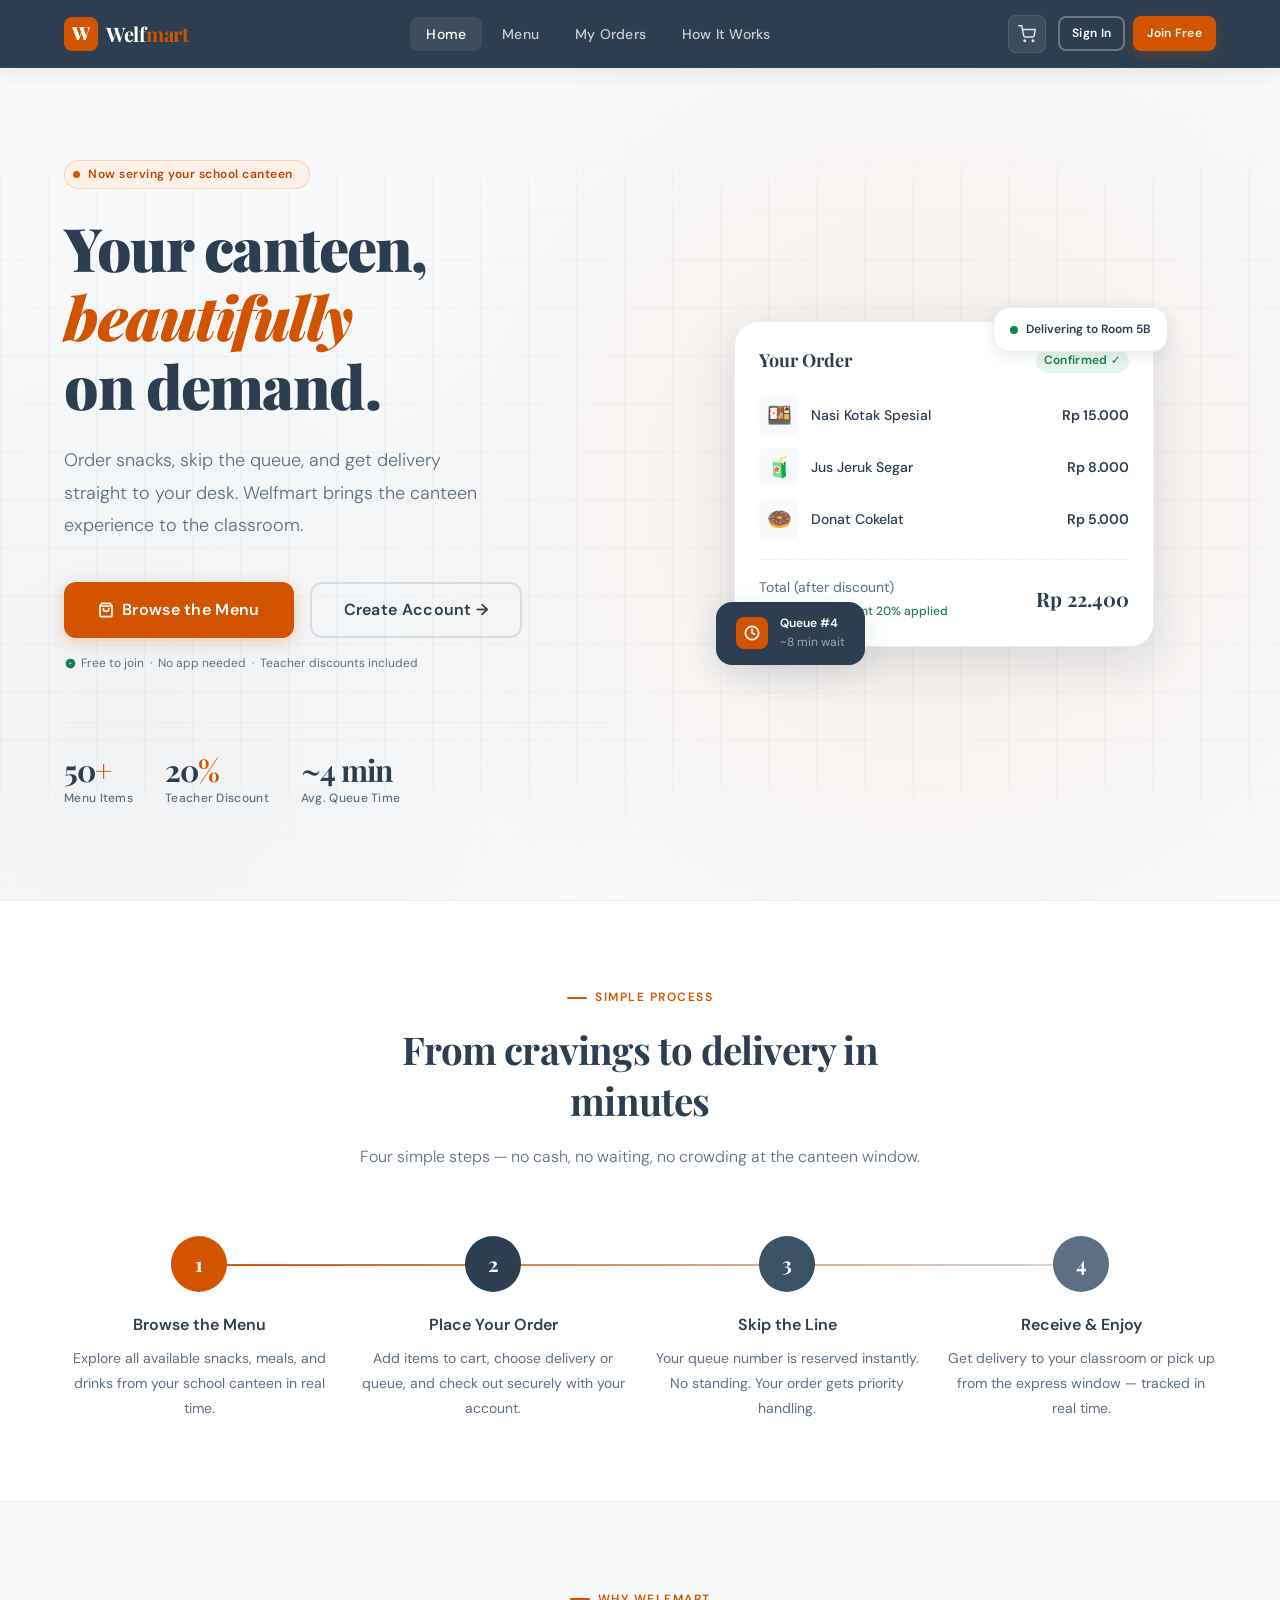
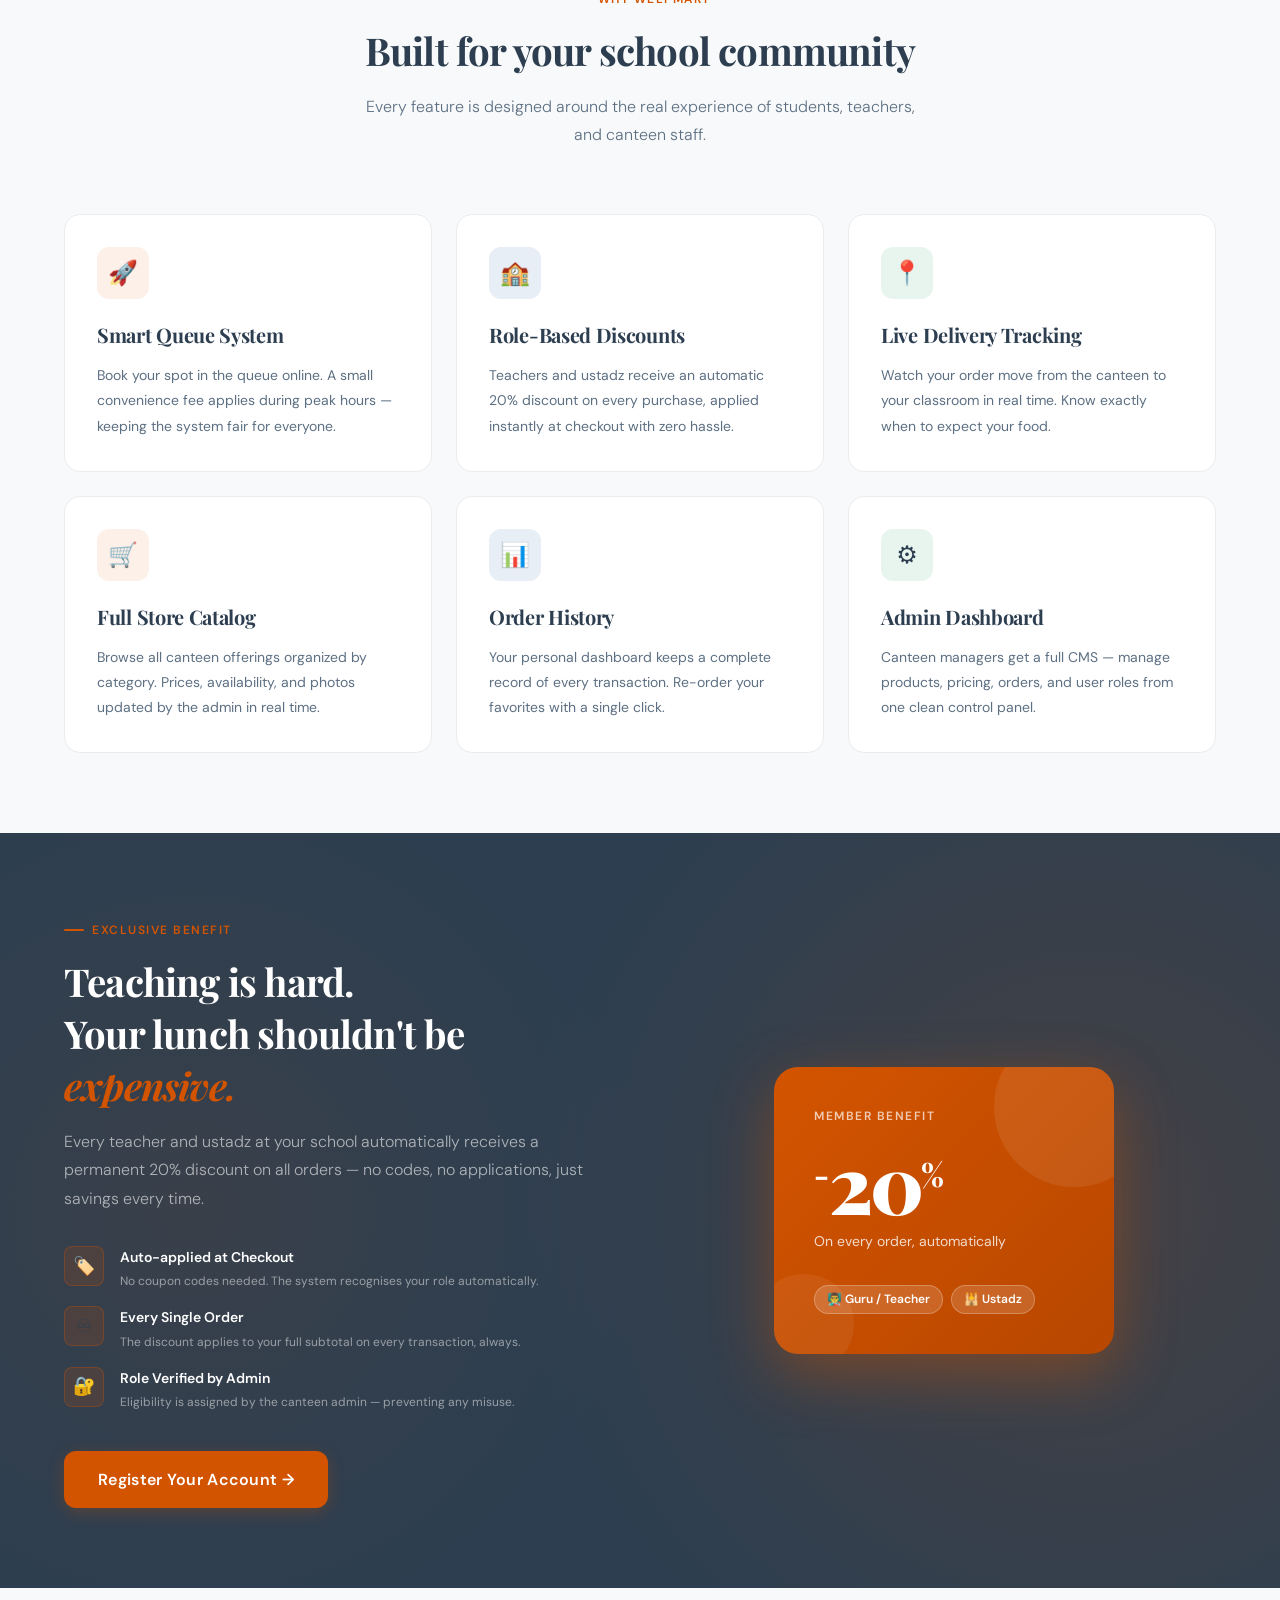
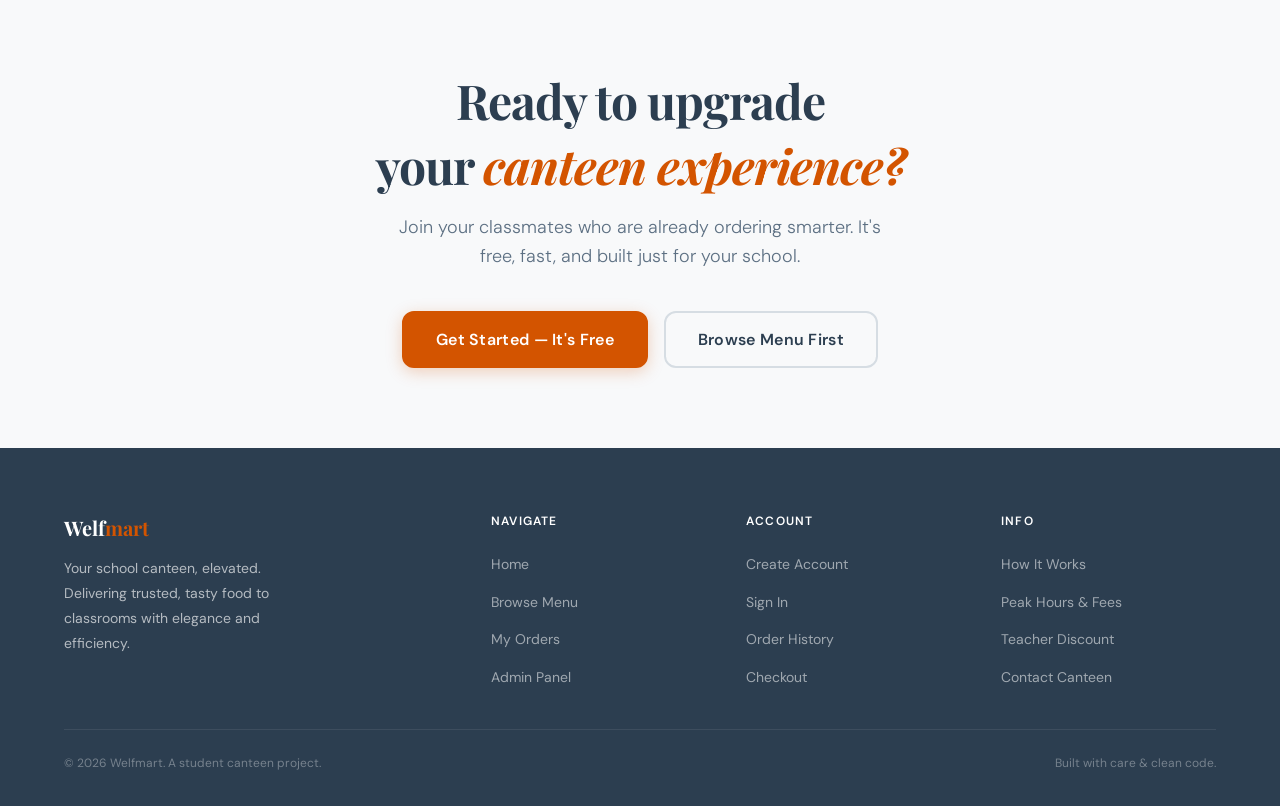
==== welfmart/index.html @ 67d0d54a "Initial commit of Welfmart project" ====
<!DOCTYPE html>
<html lang="en">
<head>
  <meta charset="UTF-8" />
  <meta name="viewport" content="width=device-width, initial-scale=1.0" />
  <meta name="description" content="Welfmart — Your school canteen, elevated. Order snacks, skip the queue, get delivery straight to your classroom." />
  <title>Welfmart — Canteen Delivery & Queue Service</title>

  <!-- Favicon placeholder (replace with actual .ico) -->
  <link rel="icon" href="data:image/svg+xml,<svg xmlns='http://www.w3.org/2000/svg' viewBox='0 0 32 32'><rect width='32' height='32' rx='6' fill='%23D35400'/><text y='24' x='5' font-size='22' font-family='serif' font-weight='900' fill='white'>W</text></svg>" />

  <!-- Global design system -->
  <link rel="stylesheet" href="/css/style.css" />

  <style>
    /* ── Landing Page Specific Styles ── */

    /* ─ Hero Section ───────────────────────────────────────── */
    .hero {
      position: relative;
      min-height: calc(100vh - var(--nav-height));
      display: flex;
      align-items: center;
      overflow: hidden;
      background-color: var(--color-alabaster);
    }

    /* Geometric background texture */
    .hero::before {
      content: '';
      position: absolute;
      inset: 0;
      background-image:
        radial-gradient(circle at 72% 50%, rgba(211,84,0,.07) 0%, transparent 55%),
        radial-gradient(circle at 10% 80%, rgba(44,62,80,.04) 0%, transparent 40%);
      pointer-events: none;
    }

    /* Decorative grid lines */
    .hero::after {
      content: '';
      position: absolute;
      inset: 0;
      background-image:
        linear-gradient(rgba(44,62,80,.035) 1px, transparent 1px),
        linear-gradient(90deg, rgba(44,62,80,.035) 1px, transparent 1px);
      background-size: 48px 48px;
      pointer-events: none;
      mask-image: linear-gradient(to bottom, transparent 0%, black 20%, black 80%, transparent 100%);
      -webkit-mask-image: linear-gradient(to bottom, transparent 0%, black 20%, black 80%, transparent 100%);
    }

    .hero__inner {
      position: relative;
      z-index: 1;
      display: grid;
      grid-template-columns: 1fr 1fr;
      gap: var(--space-16);
      align-items: center;
      width: 100%;
      max-width: var(--container-max);
      margin-inline: auto;
      padding-inline: var(--container-pad);
      padding-block: var(--space-20);
    }

    .hero__content {}

    .hero__school-badge {
      display: inline-flex;
      align-items: center;
      gap: var(--space-2);
      background-color: var(--color-rust-tint);
      border: 1px solid rgba(211,84,0,.2);
      border-radius: var(--radius-full);
      padding: var(--space-1) var(--space-4) var(--space-1) var(--space-2);
      margin-bottom: var(--space-6);
      font-size: var(--text-xs);
      font-weight: var(--weight-semibold);
      color: var(--color-rust-deep);
      letter-spacing: 0.5px;
    }

    .hero__school-badge .dot {
      width: 7px;
      height: 7px;
      border-radius: 50%;
      background-color: var(--color-rust);
      animation: pulse-dot 2s ease-in-out infinite;
    }

    @keyframes pulse-dot {
      0%, 100% { opacity: 1; transform: scale(1); }
      50%       { opacity: .6; transform: scale(0.8); }
    }

    .hero__headline {
      font-family: var(--font-display);
      font-size: clamp(2.4rem, 5vw, 3.75rem);
      font-weight: var(--weight-black);
      line-height: var(--leading-tight);
      color: var(--color-slate);
      letter-spacing: -1.5px;
      margin-bottom: var(--space-6);
    }

    .hero__headline em {
      font-style: italic;
      color: var(--color-rust);
    }

    .hero__subheadline {
      font-size: var(--text-lg);
      color: var(--color-slate-muted);
      line-height: var(--leading-loose);
      max-width: 430px;
      margin-bottom: var(--space-10);
      font-weight: var(--weight-light);
    }

    .hero__cta-group {
      display: flex;
      align-items: center;
      gap: var(--space-4);
      flex-wrap: wrap;
    }

    .hero__cta-note {
      font-size: var(--text-xs);
      color: var(--color-slate-muted);
      display: flex;
      align-items: center;
      gap: var(--space-1);
    }

    .hero__cta-note svg { color: var(--color-success); }

    .hero__stats {
      display: flex;
      gap: var(--space-8);
      margin-top: var(--space-12);
      padding-top: var(--space-8);
      border-top: 1px solid var(--color-alabaster-dark);
    }

    .hero__stat-value {
      font-family: var(--font-display);
      font-size: var(--text-3xl);
      font-weight: var(--weight-bold);
      color: var(--color-slate);
      letter-spacing: -1px;
      line-height: 1;
    }

    .hero__stat-value span { color: var(--color-rust); }

    .hero__stat-label {
      font-size: var(--text-xs);
      color: var(--color-slate-muted);
      margin-top: var(--space-1);
      font-weight: var(--weight-medium);
      letter-spacing: 0.3px;
    }

    /* ─ Hero Visual Panel ──────────────────────────────────── */
    .hero__visual {
      position: relative;
      display: flex;
      align-items: center;
      justify-content: center;
    }

    .hero__card-stack {
      position: relative;
      width: 100%;
      max-width: 420px;
      margin-inline: auto;
    }

    /* The main order card */
    .order-preview-card {
      background: #fff;
      border-radius: var(--radius-2xl);
      box-shadow: var(--shadow-xl);
      padding: var(--space-6);
      border: 1px solid var(--color-alabaster-dark);
      position: relative;
      z-index: 2;
      animation: float-card 5s ease-in-out infinite;
    }

    @keyframes float-card {
      0%, 100% { transform: translateY(0); }
      50%       { transform: translateY(-8px); }
    }

    .order-preview-card__header {
      display: flex;
      align-items: center;
      justify-content: space-between;
      margin-bottom: var(--space-5);
    }

    .order-preview-card__title {
      font-family: var(--font-display);
      font-weight: var(--weight-bold);
      font-size: var(--text-lg);
      color: var(--color-slate);
    }

    .order-preview-card__items {
      display: flex;
      flex-direction: column;
      gap: var(--space-3);
      margin-bottom: var(--space-5);
    }

    .order-item {
      display: flex;
      align-items: center;
      gap: var(--space-3);
    }

    .order-item__emoji {
      width: 40px;
      height: 40px;
      background-color: var(--color-alabaster);
      border-radius: var(--radius-md);
      display: flex;
      align-items: center;
      justify-content: center;
      font-size: 20px;
      flex-shrink: 0;
    }

    .order-item__name {
      font-size: var(--text-sm);
      font-weight: var(--weight-medium);
      color: var(--color-slate);
      flex: 1;
    }

    .order-item__price {
      font-size: var(--text-sm);
      font-weight: var(--weight-semibold);
      color: var(--color-slate);
    }

    .order-preview-card__divider {
      border: none;
      border-top: 1px dashed var(--color-alabaster-dark);
      margin-bottom: var(--space-4);
    }

    .order-preview-card__total {
      display: flex;
      align-items: center;
      justify-content: space-between;
    }

    .order-preview-card__total-label {
      font-size: var(--text-sm);
      color: var(--color-slate-muted);
    }

    .order-preview-card__total-value {
      font-family: var(--font-display);
      font-size: var(--text-xl);
      font-weight: var(--weight-bold);
      color: var(--color-slate);
    }

    .order-preview-card__discount-note {
      display: flex;
      align-items: center;
      gap: var(--space-1);
      font-size: var(--text-xs);
      color: var(--color-success);
      font-weight: var(--weight-medium);
      margin-top: var(--space-1);
    }

    /* Floating status chip — queuing */
    .hero__queue-chip {
      position: absolute;
      bottom: -18px;
      left: -18px;
      background: var(--color-slate);
      color: #fff;
      border-radius: var(--radius-xl);
      padding: var(--space-3) var(--space-5);
      display: flex;
      align-items: center;
      gap: var(--space-3);
      box-shadow: var(--shadow-lg);
      z-index: 3;
      animation: float-chip 4s ease-in-out 1s infinite;
    }

    @keyframes float-chip {
      0%, 100% { transform: translateY(0) rotate(-1deg); }
      50%       { transform: translateY(-6px) rotate(1deg); }
    }

    .queue-chip__icon {
      width: 32px;
      height: 32px;
      background-color: var(--color-rust);
      border-radius: var(--radius-md);
      display: flex;
      align-items: center;
      justify-content: center;
    }

    .queue-chip__text { font-size: var(--text-xs); }
    .queue-chip__label { font-weight: var(--weight-semibold); display: block; }
    .queue-chip__sub   { color: rgba(255,255,255,.55); }

    /* Floating delivery chip */
    .hero__delivery-chip {
      position: absolute;
      top: -14px;
      right: -14px;
      background: #fff;
      border: 1px solid var(--color-alabaster-dark);
      border-radius: var(--radius-xl);
      padding: var(--space-3) var(--space-4);
      display: flex;
      align-items: center;
      gap: var(--space-2);
      box-shadow: var(--shadow-md);
      z-index: 3;
      animation: float-chip2 4.5s ease-in-out 0.5s infinite;
    }

    @keyframes float-chip2 {
      0%, 100% { transform: translateY(0) rotate(1deg); }
      50%       { transform: translateY(-5px) rotate(-0.5deg); }
    }

    .delivery-chip__dot {
      width: 8px;
      height: 8px;
      border-radius: 50%;
      background-color: var(--color-success);
      animation: pulse-dot 2s ease-in-out infinite;
    }

    .delivery-chip__text {
      font-size: var(--text-xs);
      font-weight: var(--weight-semibold);
      color: var(--color-slate);
    }

    /* ─ How It Works Section ───────────────────────────────── */
    .how-it-works {
      background-color: #fff;
      border-top: 1px solid var(--color-alabaster-dark);
      border-bottom: 1px solid var(--color-alabaster-dark);
    }

    .section-header {
      text-align: center;
      max-width: 560px;
      margin-inline: auto;
      margin-bottom: var(--space-16);
    }

    .section-header .section-label {
      margin-bottom: var(--space-4);
    }

    .section-title {
      font-family: var(--font-display);
      font-size: clamp(1.75rem, 3vw, 2.5rem);
      font-weight: var(--weight-bold);
      color: var(--color-slate);
      line-height: var(--leading-snug);
      letter-spacing: -0.8px;
      margin-bottom: var(--space-4);
    }

    .section-desc {
      font-size: var(--text-base);
      color: var(--color-slate-muted);
      line-height: var(--leading-loose);
      font-weight: var(--weight-light);
    }

    .steps-grid {
      display: grid;
      grid-template-columns: repeat(4, 1fr);
      gap: var(--space-6);
      position: relative;
    }

    /* Connecting line between steps */
    .steps-grid::before {
      content: '';
      position: absolute;
      top: 28px;
      left: 10%;
      width: 80%;
      height: 2px;
      background: linear-gradient(90deg, var(--color-rust) 0%, var(--color-slate-faint) 100%);
      z-index: 0;
    }

    .step-card {
      position: relative;
      z-index: 1;
      text-align: center;
    }

    .step-card__number {
      width: 56px;
      height: 56px;
      border-radius: var(--radius-full);
      display: flex;
      align-items: center;
      justify-content: center;
      margin-inline: auto;
      margin-bottom: var(--space-5);
      font-family: var(--font-display);
      font-weight: var(--weight-bold);
      font-size: var(--text-xl);
      position: relative;
    }

    .step-card:nth-child(1) .step-card__number { background-color: var(--color-rust); color: #fff; }
    .step-card:nth-child(2) .step-card__number { background-color: var(--color-slate); color: #fff; }
    .step-card:nth-child(3) .step-card__number { background-color: var(--color-slate-light); color: #fff; }
    .step-card:nth-child(4) .step-card__number { background-color: var(--color-slate-muted); color: #fff; }

    .step-card__title {
      font-weight: var(--weight-semibold);
      font-size: var(--text-base);
      color: var(--color-slate);
      margin-bottom: var(--space-2);
    }

    .step-card__desc {
      font-size: var(--text-sm);
      color: var(--color-slate-muted);
      line-height: var(--leading-loose);
    }

    /* ─ Features Section ───────────────────────────────────── */
    .features {
      background-color: var(--color-alabaster);
    }

    .features-grid {
      display: grid;
      grid-template-columns: repeat(3, 1fr);
      gap: var(--space-6);
    }

    .feature-card {
      background-color: #fff;
      border: 1px solid var(--color-alabaster-dark);
      border-radius: var(--radius-xl);
      padding: var(--space-8);
      transition: box-shadow var(--transition-base), transform var(--transition-base), border-color var(--transition-base);
    }

    .feature-card:hover {
      box-shadow: var(--shadow-lg);
      transform: translateY(-4px);
      border-color: var(--color-slate-faint);
    }

    .feature-card__icon {
      width: 52px;
      height: 52px;
      border-radius: var(--radius-lg);
      display: flex;
      align-items: center;
      justify-content: center;
      margin-bottom: var(--space-5);
      font-size: 24px;
    }

    .feature-card__icon--rust  { background-color: var(--color-rust-tint); }
    .feature-card__icon--slate { background-color: var(--color-info-tint); }
    .feature-card__icon--green { background-color: var(--color-success-tint); }

    .feature-card__title {
      font-family: var(--font-display);
      font-size: var(--text-xl);
      font-weight: var(--weight-bold);
      color: var(--color-slate);
      margin-bottom: var(--space-3);
      letter-spacing: -0.3px;
    }

    .feature-card__desc {
      font-size: var(--text-sm);
      color: var(--color-slate-muted);
      line-height: var(--leading-loose);
    }

    /* ─ Membership Banner ──────────────────────────────────── */
    .membership-banner {
      background-color: var(--color-slate);
      padding-block: var(--space-20);
      position: relative;
      overflow: hidden;
    }

    .membership-banner::before {
      content: '';
      position: absolute;
      inset: 0;
      background-image:
        radial-gradient(circle at 85% 50%, rgba(211,84,0,.15) 0%, transparent 50%),
        radial-gradient(circle at 15% 50%, rgba(211,84,0,.08) 0%, transparent 40%);
      pointer-events: none;
    }

    .membership-banner__inner {
      position: relative;
      z-index: 1;
      display: grid;
      grid-template-columns: 1fr 1fr;
      gap: var(--space-16);
      align-items: center;
    }

    .membership-banner__label {
      color: var(--color-rust);
      margin-bottom: var(--space-4);
    }

    .membership-banner__label::before { background-color: var(--color-rust); }

    .membership-banner__title {
      font-family: var(--font-display);
      font-size: clamp(1.75rem, 3vw, 2.5rem);
      font-weight: var(--weight-bold);
      color: #fff;
      line-height: var(--leading-snug);
      letter-spacing: -0.8px;
      margin-bottom: var(--space-4);
    }

    .membership-banner__title em {
      font-style: italic;
      color: var(--color-rust);
    }

    .membership-banner__desc {
      color: rgba(255,255,255,.6);
      font-size: var(--text-base);
      line-height: var(--leading-loose);
      font-weight: var(--weight-light);
      margin-bottom: var(--space-8);
    }

    .membership-perks {
      display: flex;
      flex-direction: column;
      gap: var(--space-4);
    }

    .membership-perk {
      display: flex;
      align-items: flex-start;
      gap: var(--space-4);
    }

    .membership-perk__icon {
      width: 40px;
      height: 40px;
      border-radius: var(--radius-md);
      background-color: rgba(211,84,0,.15);
      border: 1px solid rgba(211,84,0,.3);
      display: flex;
      align-items: center;
      justify-content: center;
      flex-shrink: 0;
      font-size: 18px;
    }

    .membership-perk__title {
      font-weight: var(--weight-semibold);
      color: #fff;
      font-size: var(--text-sm);
      margin-bottom: var(--space-1);
    }

    .membership-perk__desc {
      font-size: var(--text-xs);
      color: rgba(255,255,255,.5);
      line-height: 1.5;
    }

    /* Discount card visual */
    .discount-visual {
      display: flex;
      justify-content: center;
    }

    .discount-card {
      background: linear-gradient(135deg, var(--color-rust) 0%, var(--color-rust-deep) 100%);
      border-radius: var(--radius-2xl);
      padding: var(--space-10);
      width: 100%;
      max-width: 340px;
      position: relative;
      overflow: hidden;
      box-shadow: 0 20px 60px rgba(211,84,0,.4);
    }

    .discount-card::before {
      content: '';
      position: absolute;
      top: -40px; right: -40px;
      width: 160px; height: 160px;
      border-radius: 50%;
      background-color: rgba(255,255,255,.08);
    }

    .discount-card::after {
      content: '';
      position: absolute;
      bottom: -20px; left: -20px;
      width: 100px; height: 100px;
      border-radius: 50%;
      background-color: rgba(255,255,255,.06);
    }

    .discount-card__eyebrow {
      font-size: var(--text-xs);
      font-weight: var(--weight-semibold);
      letter-spacing: 1.5px;
      text-transform: uppercase;
      color: rgba(255,255,255,.7);
      margin-bottom: var(--space-4);
    }

    .discount-card__amount {
      font-family: var(--font-display);
      font-size: 5rem;
      font-weight: var(--weight-black);
      color: #fff;
      line-height: 1;
      letter-spacing: -3px;
      margin-bottom: var(--space-2);
    }

    .discount-card__amount sup {
      font-size: 2rem;
      letter-spacing: 0;
      vertical-align: super;
    }

    .discount-card__tagline {
      color: rgba(255,255,255,.8);
      font-size: var(--text-sm);
      margin-bottom: var(--space-8);
    }

    .discount-card__roles {
      display: flex;
      flex-wrap: wrap;
      gap: var(--space-2);
    }

    .discount-card__role {
      background-color: rgba(255,255,255,.15);
      color: #fff;
      border: 1px solid rgba(255,255,255,.25);
      border-radius: var(--radius-full);
      padding: var(--space-1) var(--space-3);
      font-size: var(--text-xs);
      font-weight: var(--weight-semibold);
    }

    /* ─ CTA Section ────────────────────────────────────────── */
    .cta-section {
      background-color: var(--color-alabaster);
      text-align: center;
    }

    .cta-section__title {
      font-family: var(--font-display);
      font-size: clamp(2rem, 4vw, 3rem);
      font-weight: var(--weight-bold);
      color: var(--color-slate);
      letter-spacing: -1px;
      line-height: var(--leading-snug);
      margin-bottom: var(--space-4);
    }

    .cta-section__title em { font-style: italic; color: var(--color-rust); }

    .cta-section__desc {
      color: var(--color-slate-muted);
      font-size: var(--text-lg);
      max-width: 500px;
      margin-inline: auto;
      margin-bottom: var(--space-10);
      font-weight: var(--weight-light);
    }

    /* ─ Responsive ─────────────────────────────────────────── */
    @media (max-width: 1024px) {
      .hero__inner         { grid-template-columns: 1fr; gap: var(--space-12); }
      .hero__visual        { display: none; }
      .hero__subheadline   { max-width: 100%; }
      .steps-grid          { grid-template-columns: repeat(2, 1fr); }
      .steps-grid::before  { display: none; }
      .features-grid       { grid-template-columns: 1fr 1fr; }
      .membership-banner__inner { grid-template-columns: 1fr; gap: var(--space-10); }
      .discount-visual     { justify-content: flex-start; }
    }

    @media (max-width: 640px) {
      .features-grid  { grid-template-columns: 1fr; }
      .steps-grid     { grid-template-columns: 1fr; }
      .hero__stats    { gap: var(--space-6); }
      .hero__cta-group { flex-direction: column; align-items: flex-start; }
    }
  </style>
</head>
<body>

  <!-- ════════════════════════════════════════════════════════
       NAVIGATION
  ═══════════════════════════════════════════════════════════ -->
  <nav class="wm-nav" role="navigation" aria-label="Main navigation">
    <div class="wm-nav__inner">

      <!-- Logo -->
      <a href="index.html" class="wm-nav__logo" aria-label="Welfmart Home">
        <div class="wm-nav__logo-mark" aria-hidden="true">W</div>
        <span class="wm-nav__logo-text">Welf<span>mart</span></span>
      </a>

      <!-- Nav Links -->
      <ul class="wm-nav__links" role="list">
        <li><a href="index.html"       class="wm-nav__link" data-page="index.html">Home</a></li>
        <li><a href="store.html"       class="wm-nav__link" data-page="store.html">Menu</a></li>
        <li><a href="dashboard.html"   class="wm-nav__link" data-page="dashboard.html">My Orders</a></li>
        <li><a href="#how-it-works"    class="wm-nav__link">How It Works</a></li>
      </ul>

      <!-- Actions -->
      <div class="wm-nav__actions">

        <!-- Cart Icon -->
        <a href="transaction.html" class="wm-nav__cart-btn" aria-label="View cart">
          <svg width="18" height="18" viewBox="0 0 24 24" fill="none" stroke="currentColor" stroke-width="2" stroke-linecap="round" stroke-linejoin="round" aria-hidden="true">
            <circle cx="9" cy="21" r="1"/><circle cx="20" cy="21" r="1"/>
            <path d="M1 1h4l2.68 13.39a2 2 0 0 0 2 1.61h9.72a2 2 0 0 0 2-1.61L23 6H6"/>
          </svg>
          <span class="wm-nav__cart-badge" aria-live="polite"></span>
        </a>

        <!-- Auth Area (logged-out state) -->
        <div id="nav-auth-area" style="display:flex; gap:var(--space-2);">
          <a href="auth.html?mode=login"    class="btn btn-secondary btn-sm">Sign In</a>
          <a href="auth.html?mode=register" class="btn btn-primary   btn-sm">Join Free</a>
        </div>

        <!-- User Area (logged-in state, hidden until JS runs) -->
        <div id="nav-user-area" style="display:none; align-items:center; gap:var(--space-3);">
          <a href="dashboard.html" class="wm-nav__link" style="color:rgba(255,255,255,.75); font-size:var(--text-sm);">
            👋 <span id="nav-user-name">Account</span>
          </a>
          <button id="nav-logout-btn" class="btn btn-ghost btn-sm" style="border-color:rgba(255,255,255,.2); color:rgba(255,255,255,.65);">
            Sign Out
          </button>
        </div>

        <!-- Hamburger -->
        <button class="wm-nav__hamburger" aria-label="Toggle mobile menu" aria-expanded="false">
          <span></span><span></span><span></span>
        </button>
      </div>
    </div>
  </nav>

  <!-- ════════════════════════════════════════════════════════
       HERO
  ═══════════════════════════════════════════════════════════ -->
  <section class="hero" aria-label="Hero">
    <div class="hero__inner">

      <!-- Left: Content -->
      <div class="hero__content">
        <div class="hero__school-badge">
          <span class="dot" aria-hidden="true"></span>
          Now serving your school canteen
        </div>

        <h1 class="hero__headline">
          Your canteen,<br>
          <em>beautifully</em><br>
          on demand.
        </h1>

        <p class="hero__subheadline">
          Order snacks, skip the queue, and get delivery straight to your desk.
          Welfmart brings the canteen experience to the classroom.
        </p>

        <div class="hero__cta-group">
          <a href="store.html" class="btn btn-primary btn-lg">
            <svg width="16" height="16" viewBox="0 0 24 24" fill="none" stroke="currentColor" stroke-width="2.5" stroke-linecap="round" stroke-linejoin="round" aria-hidden="true"><path d="M6 2 3 6v14a2 2 0 0 0 2 2h14a2 2 0 0 0 2-2V6l-3-4z"/><line x1="3" y1="6" x2="21" y2="6"/><path d="M16 10a4 4 0 0 1-8 0"/></svg>
            Browse the Menu
          </a>
          <a href="auth.html?mode=register" class="btn btn-ghost btn-lg">
            Create Account →
          </a>
        </div>

        <div class="hero__cta-note" style="margin-top:var(--space-4);">
          <svg width="13" height="13" viewBox="0 0 24 24" fill="currentColor" aria-hidden="true"><path d="M9 12l2 2 4-4m6 2a9 9 0 1 1-18 0 9 9 0 0 1 18 0z"/></svg>
          Free to join &nbsp;·&nbsp; No app needed &nbsp;·&nbsp; Teacher discounts included
        </div>

        <!-- Stats -->
        <div class="hero__stats" aria-label="Key statistics">
          <div>
            <div class="hero__stat-value">50<span>+</span></div>
            <div class="hero__stat-label">Menu Items</div>
          </div>
          <div>
            <div class="hero__stat-value">20<span>%</span></div>
            <div class="hero__stat-label">Teacher Discount</div>
          </div>
          <div>
            <div class="hero__stat-value" id="hero-live-time">—</div>
            <div class="hero__stat-label">Avg. Queue Time</div>
          </div>
        </div>
      </div>

      <!-- Right: Visual Panel -->
      <div class="hero__visual" aria-hidden="true">
        <div class="hero__card-stack">

          <!-- Delivery chip -->
          <div class="hero__delivery-chip">
            <span class="delivery-chip__dot"></span>
            <span class="delivery-chip__text">Delivering to Room 5B</span>
          </div>

          <!-- Main order preview card -->
          <div class="order-preview-card">
            <div class="order-preview-card__header">
              <span class="order-preview-card__title">Your Order</span>
              <span class="badge badge-success">Confirmed ✓</span>
            </div>

            <div class="order-preview-card__items">
              <div class="order-item">
                <div class="order-item__emoji">🍱</div>
                <span class="order-item__name">Nasi Kotak Spesial</span>
                <span class="order-item__price">Rp 15.000</span>
              </div>
              <div class="order-item">
                <div class="order-item__emoji">🧃</div>
                <span class="order-item__name">Jus Jeruk Segar</span>
                <span class="order-item__price">Rp 8.000</span>
              </div>
              <div class="order-item">
                <div class="order-item__emoji">🍩</div>
                <span class="order-item__name">Donat Cokelat</span>
                <span class="order-item__price">Rp 5.000</span>
              </div>
            </div>

            <hr class="order-preview-card__divider" />

            <div class="order-preview-card__total">
              <div>
                <div class="order-preview-card__total-label">Total (after discount)</div>
                <div class="order-preview-card__discount-note">
                  <svg width="11" height="11" viewBox="0 0 24 24" fill="currentColor"><path d="M9 12l2 2 4-4m6 2a9 9 0 1 1-18 0 9 9 0 0 1 18 0z"/></svg>
                  Teacher discount 20% applied
                </div>
              </div>
              <div class="order-preview-card__total-value">Rp 22.400</div>
            </div>
          </div>

          <!-- Queue chip -->
          <div class="hero__queue-chip">
            <div class="queue-chip__icon">
              <svg width="16" height="16" viewBox="0 0 24 24" fill="none" stroke="white" stroke-width="2.5" stroke-linecap="round" stroke-linejoin="round"><circle cx="12" cy="12" r="10"/><polyline points="12 6 12 12 16 14"/></svg>
            </div>
            <div class="queue-chip__text">
              <span class="queue-chip__label">Queue #4</span>
              <span class="queue-chip__sub">~8 min wait</span>
            </div>
          </div>

        </div><!-- /.hero__card-stack -->
      </div><!-- /.hero__visual -->

    </div><!-- /.hero__inner -->
  </section>

  <!-- ════════════════════════════════════════════════════════
       HOW IT WORKS
  ═══════════════════════════════════════════════════════════ -->
  <section class="how-it-works section-pad" id="how-it-works">
    <div class="container">
      <div class="section-header reveal">
        <div class="section-label">Simple Process</div>
        <h2 class="section-title">From cravings to delivery in minutes</h2>
        <p class="section-desc">Four simple steps — no cash, no waiting, no crowding at the canteen window.</p>
      </div>

      <div class="steps-grid">
        <div class="step-card reveal reveal-delay-1">
          <div class="step-card__number">1</div>
          <h3 class="step-card__title">Browse the Menu</h3>
          <p class="step-card__desc">Explore all available snacks, meals, and drinks from your school canteen in real time.</p>
        </div>
        <div class="step-card reveal reveal-delay-2">
          <div class="step-card__number">2</div>
          <h3 class="step-card__title">Place Your Order</h3>
          <p class="step-card__desc">Add items to cart, choose delivery or queue, and check out securely with your account.</p>
        </div>
        <div class="step-card reveal reveal-delay-3">
          <div class="step-card__number">3</div>
          <h3 class="step-card__title">Skip the Line</h3>
          <p class="step-card__desc">Your queue number is reserved instantly. No standing. Your order gets priority handling.</p>
        </div>
        <div class="step-card reveal reveal-delay-4">
          <div class="step-card__number">4</div>
          <h3 class="step-card__title">Receive & Enjoy</h3>
          <p class="step-card__desc">Get delivery to your classroom or pick up from the express window — tracked in real time.</p>
        </div>
      </div>
    </div>
  </section>

  <!-- ════════════════════════════════════════════════════════
       FEATURES
  ═══════════════════════════════════════════════════════════ -->
  <section class="features section-pad" aria-label="Key features">
    <div class="container">
      <div class="section-header reveal">
        <div class="section-label">Why Welfmart</div>
        <h2 class="section-title">Built for your school community</h2>
        <p class="section-desc">Every feature is designed around the real experience of students, teachers, and canteen staff.</p>
      </div>

      <div class="features-grid">
        <div class="feature-card reveal reveal-delay-1">
          <div class="feature-card__icon feature-card__icon--rust" aria-hidden="true">🚀</div>
          <h3 class="feature-card__title">Smart Queue System</h3>
          <p class="feature-card__desc">Book your spot in the queue online. A small convenience fee applies during peak hours — keeping the system fair for everyone.</p>
        </div>

        <div class="feature-card reveal reveal-delay-2">
          <div class="feature-card__icon feature-card__icon--slate" aria-hidden="true">🏫</div>
          <h3 class="feature-card__title">Role-Based Discounts</h3>
          <p class="feature-card__desc">Teachers and ustadz receive an automatic 20% discount on every purchase, applied instantly at checkout with zero hassle.</p>
        </div>

        <div class="feature-card reveal reveal-delay-3">
          <div class="feature-card__icon feature-card__icon--green" aria-hidden="true">📍</div>
          <h3 class="feature-card__title">Live Delivery Tracking</h3>
          <p class="feature-card__desc">Watch your order move from the canteen to your classroom in real time. Know exactly when to expect your food.</p>
        </div>

        <div class="feature-card reveal reveal-delay-1">
          <div class="feature-card__icon feature-card__icon--rust" aria-hidden="true">🛒</div>
          <h3 class="feature-card__title">Full Store Catalog</h3>
          <p class="feature-card__desc">Browse all canteen offerings organized by category. Prices, availability, and photos updated by the admin in real time.</p>
        </div>

        <div class="feature-card reveal reveal-delay-2">
          <div class="feature-card__icon feature-card__icon--slate" aria-hidden="true">📊</div>
          <h3 class="feature-card__title">Order History</h3>
          <p class="feature-card__desc">Your personal dashboard keeps a complete record of every transaction. Re-order your favorites with a single click.</p>
        </div>

        <div class="feature-card reveal reveal-delay-3">
          <div class="feature-card__icon feature-card__icon--green" aria-hidden="true">⚙️</div>
          <h3 class="feature-card__title">Admin Dashboard</h3>
          <p class="feature-card__desc">Canteen managers get a full CMS — manage products, pricing, orders, and user roles from one clean control panel.</p>
        </div>
      </div>
    </div>
  </section>

  <!-- ════════════════════════════════════════════════════════
       MEMBERSHIP BANNER
  ═══════════════════════════════════════════════════════════ -->
  <section class="membership-banner" aria-label="Teacher membership discount">
    <div class="container">
      <div class="membership-banner__inner">

        <!-- Left: Copy -->
        <div>
          <div class="section-label membership-banner__label reveal">Exclusive Benefit</div>
          <h2 class="membership-banner__title reveal reveal-delay-1">
            Teaching is hard.<br>
            Your lunch shouldn't be <em>expensive.</em>
          </h2>
          <p class="membership-banner__desc reveal reveal-delay-2">
            Every teacher and ustadz at your school automatically receives a
            permanent 20% discount on all orders — no codes, no applications, just savings every time.
          </p>

          <div class="membership-perks reveal reveal-delay-3">
            <div class="membership-perk">
              <div class="membership-perk__icon">🏷️</div>
              <div>
                <div class="membership-perk__title">Auto-applied at Checkout</div>
                <div class="membership-perk__desc">No coupon codes needed. The system recognises your role automatically.</div>
              </div>
            </div>
            <div class="membership-perk">
              <div class="membership-perk__icon">♾️</div>
              <div>
                <div class="membership-perk__title">Every Single Order</div>
                <div class="membership-perk__desc">The discount applies to your full subtotal on every transaction, always.</div>
              </div>
            </div>
            <div class="membership-perk">
              <div class="membership-perk__icon">🔐</div>
              <div>
                <div class="membership-perk__title">Role Verified by Admin</div>
                <div class="membership-perk__desc">Eligibility is assigned by the canteen admin — preventing any misuse.</div>
              </div>
            </div>
          </div>

          <div style="margin-top:var(--space-10);" class="reveal reveal-delay-4">
            <a href="auth.html?mode=register" class="btn btn-primary btn-lg">
              Register Your Account →
            </a>
          </div>
        </div>

        <!-- Right: Visual -->
        <div class="discount-visual reveal reveal-delay-2">
          <div class="discount-card">
            <div class="discount-card__eyebrow">Member Benefit</div>
            <div class="discount-card__amount"><sup>-</sup>20<sup>%</sup></div>
            <div class="discount-card__tagline">On every order, automatically</div>
            <div class="discount-card__roles">
              <span class="discount-card__role">👨‍🏫 Guru / Teacher</span>
              <span class="discount-card__role">🕌 Ustadz</span>
            </div>
          </div>
        </div>

      </div>
    </div>
  </section>

  <!-- ════════════════════════════════════════════════════════
       FINAL CTA
  ═══════════════════════════════════════════════════════════ -->
  <section class="cta-section section-pad">
    <div class="container">
      <h2 class="cta-section__title reveal">
        Ready to upgrade<br>your <em>canteen experience?</em>
      </h2>
      <p class="cta-section__desc reveal reveal-delay-1">
        Join your classmates who are already ordering smarter. It's free, fast, and built just for your school.
      </p>
      <div style="display:flex; align-items:center; justify-content:center; gap:var(--space-4); flex-wrap:wrap;" class="reveal reveal-delay-2">
        <a href="auth.html?mode=register" class="btn btn-primary btn-lg">Get Started — It's Free</a>
        <a href="store.html" class="btn btn-ghost btn-lg">Browse Menu First</a>
      </div>
    </div>
  </section>

  <!-- ════════════════════════════════════════════════════════
       FOOTER
  ═══════════════════════════════════════════════════════════ -->
  <footer class="wm-footer" role="contentinfo">
    <div class="container">
      <div class="wm-footer__grid">

        <!-- Brand -->
        <div>
          <div class="wm-footer__brand-name">Welf<span>mart</span></div>
          <p class="wm-footer__tagline">
            Your school canteen, elevated. Delivering trusted, tasty food to classrooms with elegance and efficiency.
          </p>
        </div>

        <!-- Links: Navigate -->
        <div>
          <div class="wm-footer__heading">Navigate</div>
          <ul class="wm-footer__links" role="list">
            <li><a href="index.html"     class="wm-footer__link">Home</a></li>
            <li><a href="store.html"     class="wm-footer__link">Browse Menu</a></li>
            <li><a href="dashboard.html" class="wm-footer__link">My Orders</a></li>
            <li><a href="admin.html"     class="wm-footer__link">Admin Panel</a></li>
          </ul>
        </div>

        <!-- Links: Account -->
        <div>
          <div class="wm-footer__heading">Account</div>
          <ul class="wm-footer__links" role="list">
            <li><a href="auth.html?mode=register" class="wm-footer__link">Create Account</a></li>
            <li><a href="auth.html?mode=login"    class="wm-footer__link">Sign In</a></li>
            <li><a href="dashboard.html"          class="wm-footer__link">Order History</a></li>
            <li><a href="transaction.html"        class="wm-footer__link">Checkout</a></li>
          </ul>
        </div>

        <!-- Links: Info -->
        <div>
          <div class="wm-footer__heading">Info</div>
          <ul class="wm-footer__links" role="list">
            <li><a href="#how-it-works" class="wm-footer__link">How It Works</a></li>
            <li><a href="#"             class="wm-footer__link">Peak Hours & Fees</a></li>
            <li><a href="#"             class="wm-footer__link">Teacher Discount</a></li>
            <li><a href="#"             class="wm-footer__link">Contact Canteen</a></li>
          </ul>
        </div>

      </div>

      <!-- Bottom bar -->
      <div class="wm-footer__bottom">
        <span>© <span id="footer-year"></span> Welfmart. A student canteen project.</span>
        <span>Built with care &amp; clean code.</span>
      </div>
    </div>
  </footer>

  <!-- ── Scripts ───────────────────────────────────────────── -->
  <script type="module" src="../js/app.js"></script>
  <script type="module">
    /* Landing-page specific micro-scripts */
    import { isPeakHour } from '../js/utils/pricing.js';

    /* Dynamic footer year */
    document.getElementById('footer-year').textContent = new Date().getFullYear();

    /* Live queue time stat — reflects peak hours */
    const liveTimeEl = document.getElementById('hero-live-time');
    if (liveTimeEl) {
      liveTimeEl.textContent = isPeakHour() ? '~12 min' : '~4 min';
    }
  </script>

</body>
</html>
---- css/style.css ----
/* ============================================================
   WELFMART — Global Design System
   style.css · All pages import this file first
   ============================================================

   COLOR DISTRIBUTION (strictly enforced):
   60% #F8F9FA  Crisp Alabaster   → backgrounds, large surfaces
   30% #2C3E50  Authority Slate   → text, nav, footer, borders
   10% #D35400  Savory Rust       → CTA buttons, alerts, accents
   ============================================================ */

/* ── 0. Google Fonts Import ──────────────────────────────── */
@import url('https://fonts.googleapis.com/css2?family=Playfair+Display:ital,wght@0,500;0,700;0,900;1,500&family=DM+Sans:ital,opsz,wght@0,9..40,300;0,9..40,400;0,9..40,500;0,9..40,600;1,9..40,300&display=swap');

/* ── 1. CSS Custom Properties (Design Tokens) ────────────── */
:root {
  /* — Primary Palette — */
  --color-alabaster:      #F8F9FA;   /* 60% dominant background  */
  --color-slate:          #2C3E50;   /* 30% text / nav / footer  */
  --color-rust:           #D35400;   /* 10% CTA / accent         */

  /* — Tonal Variations — */
  --color-alabaster-dark: #EAECEE;   /* subtle card borders       */
  --color-alabaster-mid:  #F0F2F3;   /* hover states on surfaces  */
  --color-slate-light:    #3D5166;   /* nav hover, secondary text */
  --color-slate-muted:    #5D7083;   /* meta text, captions       */
  --color-slate-faint:    #D6DDE3;   /* dividers, input borders   */
  --color-rust-light:     #E8651A;   /* button hover              */
  --color-rust-deep:      #B84700;   /* button active/pressed     */
  --color-rust-tint:      #FDF0E8;   /* alert backgrounds         */

  /* — Semantic Colors — */
  --color-success:        #1A7E4F;
  --color-success-tint:   #E8F5EE;
  --color-warning:        #C0820B;
  --color-warning-tint:   #FEF5E3;
  --color-danger:         #C0392B;
  --color-danger-tint:    #FDECEA;
  --color-info:           #1A5276;
  --color-info-tint:      #E8EEF5;

  /* — Typography — */
  --font-display:   'Playfair Display', Georgia, serif;
  --font-body:      'DM Sans', system-ui, sans-serif;

  --text-xs:   0.75rem;    /*  12px */
  --text-sm:   0.875rem;   /*  14px */
  --text-base: 1rem;       /*  16px */
  --text-lg:   1.125rem;   /*  18px */
  --text-xl:   1.25rem;    /*  20px */
  --text-2xl:  1.5rem;     /*  24px */
  --text-3xl:  1.875rem;   /*  30px */
  --text-4xl:  2.25rem;    /*  36px */
  --text-5xl:  3rem;       /*  48px */
  --text-6xl:  3.75rem;    /*  60px */

  --weight-light:    300;
  --weight-regular:  400;
  --weight-medium:   500;
  --weight-semibold: 600;
  --weight-bold:     700;
  --weight-black:    900;

  --leading-tight:  1.15;
  --leading-snug:   1.35;
  --leading-base:   1.6;
  --leading-loose:  1.8;

  /* — Spacing Scale (4px base) — */
  --space-1:   0.25rem;   /*  4px  */
  --space-2:   0.5rem;    /*  8px  */
  --space-3:   0.75rem;   /* 12px  */
  --space-4:   1rem;      /* 16px  */
  --space-5:   1.25rem;   /* 20px  */
  --space-6:   1.5rem;    /* 24px  */
  --space-8:   2rem;      /* 32px  */
  --space-10:  2.5rem;    /* 40px  */
  --space-12:  3rem;      /* 48px  */
  --space-16:  4rem;      /* 64px  */
  --space-20:  5rem;      /* 80px  */
  --space-24:  6rem;      /* 96px  */
  --space-32:  8rem;      /* 128px */

  /* — Border & Radius — */
  --radius-sm:   4px;
  --radius-md:   8px;
  --radius-lg:   12px;
  --radius-xl:   16px;
  --radius-2xl:  24px;
  --radius-full: 9999px;

  /* — Shadows — */
  --shadow-xs:  0 1px 2px rgba(44,62,80,.06);
  --shadow-sm:  0 2px 8px rgba(44,62,80,.08);
  --shadow-md:  0 4px 16px rgba(44,62,80,.10);
  --shadow-lg:  0 8px 32px rgba(44,62,80,.12);
  --shadow-xl:  0 16px 48px rgba(44,62,80,.14);
  --shadow-rust: 0 4px 16px rgba(211,84,0,.25);

  /* — Transitions — */
  --transition-fast:   150ms ease;
  --transition-base:   250ms ease;
  --transition-slow:   400ms ease;

  /* — Layout — */
  --container-max: 1200px;
  --container-pad: var(--space-6);
  --nav-height:    68px;
}

/* ── 2. CSS Reset & Base Styles ──────────────────────────── */
*,
*::before,
*::after {
  box-sizing: border-box;
  margin: 0;
  padding: 0;
}

html {
  scroll-behavior: smooth;
  -webkit-text-size-adjust: 100%;
  font-size: 16px;
}

body {
  font-family: var(--font-body);
  font-size: var(--text-base);
  font-weight: var(--weight-regular);
  line-height: var(--leading-base);
  color: var(--color-slate);
  background-color: var(--color-alabaster);
  -webkit-font-smoothing: antialiased;
  -moz-osx-font-smoothing: grayscale;
  overflow-x: hidden;
}

img, svg, video {
  display: block;
  max-width: 100%;
}

a {
  color: inherit;
  text-decoration: none;
}

ul, ol { list-style: none; }

button, input, select, textarea {
  font-family: inherit;
  font-size: inherit;
}

button { cursor: pointer; }

/* ── 3. Typography Utilities ─────────────────────────────── */
.font-display  { font-family: var(--font-display); }
.font-body     { font-family: var(--font-body); }

.text-xs    { font-size: var(--text-xs); }
.text-sm    { font-size: var(--text-sm); }
.text-base  { font-size: var(--text-base); }
.text-lg    { font-size: var(--text-lg); }
.text-xl    { font-size: var(--text-xl); }
.text-2xl   { font-size: var(--text-2xl); }
.text-3xl   { font-size: var(--text-3xl); }
.text-4xl   { font-size: var(--text-4xl); }

.weight-light    { font-weight: var(--weight-light); }
.weight-regular  { font-weight: var(--weight-regular); }
.weight-medium   { font-weight: var(--weight-medium); }
.weight-semibold { font-weight: var(--weight-semibold); }
.weight-bold     { font-weight: var(--weight-bold); }

.text-slate       { color: var(--color-slate); }
.text-slate-light { color: var(--color-slate-light); }
.text-slate-muted { color: var(--color-slate-muted); }
.text-rust        { color: var(--color-rust); }
.text-alabaster   { color: var(--color-alabaster); }

/* ── 4. Layout Helpers ───────────────────────────────────── */
.container {
  width: 100%;
  max-width: var(--container-max);
  margin-inline: auto;
  padding-inline: var(--container-pad);
}

.section-pad {
  padding-block: var(--space-20);
}

.section-pad-sm {
  padding-block: var(--space-12);
}

/* ── 5. Shared Navigation ────────────────────────────────── */
.wm-nav {
  position: sticky;
  top: 0;
  z-index: 1000;
  height: var(--nav-height);
  background-color: var(--color-slate);
  border-bottom: 1px solid rgba(255,255,255,.06);
  box-shadow: var(--shadow-md);
  display: flex;
  align-items: center;
}

.wm-nav__inner {
  display: flex;
  align-items: center;
  justify-content: space-between;
  width: 100%;
  max-width: var(--container-max);
  margin-inline: auto;
  padding-inline: var(--container-pad);
}

/* Wordmark / Logo */
.wm-nav__logo {
  display: flex;
  align-items: center;
  gap: var(--space-2);
  text-decoration: none;
}

.wm-nav__logo-mark {
  width: 34px;
  height: 34px;
  background-color: var(--color-rust);
  border-radius: var(--radius-md);
  display: flex;
  align-items: center;
  justify-content: center;
  font-family: var(--font-display);
  font-weight: var(--weight-black);
  font-size: var(--text-lg);
  color: #fff;
  letter-spacing: -0.5px;
  flex-shrink: 0;
}

.wm-nav__logo-text {
  font-family: var(--font-display);
  font-weight: var(--weight-bold);
  font-size: var(--text-xl);
  color: #fff;
  letter-spacing: -0.3px;
}

.wm-nav__logo-text span {
  color: var(--color-rust);
}

/* Nav Links */
.wm-nav__links {
  display: flex;
  align-items: center;
  gap: var(--space-1);
}

.wm-nav__link {
  font-size: var(--text-sm);
  font-weight: var(--weight-medium);
  color: rgba(255,255,255,.75);
  padding: var(--space-2) var(--space-4);
  border-radius: var(--radius-md);
  transition: color var(--transition-fast), background-color var(--transition-fast);
  letter-spacing: 0.2px;
}

.wm-nav__link:hover,
.wm-nav__link.active {
  color: #fff;
  background-color: rgba(255,255,255,.08);
}

/* Nav Actions */
.wm-nav__actions {
  display: flex;
  align-items: center;
  gap: var(--space-3);
}

.wm-nav__cart-btn {
  position: relative;
  width: 38px;
  height: 38px;
  border-radius: var(--radius-md);
  background-color: rgba(255,255,255,.08);
  border: 1px solid rgba(255,255,255,.10);
  display: flex;
  align-items: center;
  justify-content: center;
  color: rgba(255,255,255,.85);
  transition: background-color var(--transition-fast), color var(--transition-fast);
}

.wm-nav__cart-btn:hover {
  background-color: rgba(255,255,255,.14);
  color: #fff;
}

.wm-nav__cart-badge {
  position: absolute;
  top: -4px;
  right: -4px;
  width: 18px;
  height: 18px;
  border-radius: var(--radius-full);
  background-color: var(--color-rust);
  color: #fff;
  font-size: 10px;
  font-weight: var(--weight-bold);
  display: flex;
  align-items: center;
  justify-content: center;
  border: 2px solid var(--color-slate);
  display: none;
}

.wm-nav__cart-badge.visible {
  display: flex;
}

/* Hamburger — mobile */
.wm-nav__hamburger {
  display: none;
  flex-direction: column;
  gap: 5px;
  width: 28px;
  background: transparent;
  border: none;
  padding: var(--space-1);
  cursor: pointer;
}

.wm-nav__hamburger span {
  display: block;
  width: 100%;
  height: 2px;
  background-color: rgba(255,255,255,.8);
  border-radius: 2px;
  transition: transform var(--transition-base), opacity var(--transition-base);
}

/* ── 6. Button System ────────────────────────────────────── */
.btn {
  display: inline-flex;
  align-items: center;
  justify-content: center;
  gap: var(--space-2);
  padding: 0.65em 1.5em;
  font-family: var(--font-body);
  font-size: var(--text-sm);
  font-weight: var(--weight-semibold);
  letter-spacing: 0.3px;
  border-radius: var(--radius-md);
  border: 2px solid transparent;
  cursor: pointer;
  white-space: nowrap;
  text-decoration: none;
  transition:
    background-color var(--transition-fast),
    border-color var(--transition-fast),
    color var(--transition-fast),
    box-shadow var(--transition-fast),
    transform var(--transition-fast);
  user-select: none;
}

.btn:active { transform: translateY(1px); }

/* Primary — Savory Rust (the 10% accent for CTAs) */
.btn-primary {
  background-color: var(--color-rust);
  border-color: var(--color-rust);
  color: #fff;
  box-shadow: var(--shadow-rust);
}

.btn-primary:hover {
  background-color: var(--color-rust-light);
  border-color: var(--color-rust-light);
  box-shadow: 0 6px 20px rgba(211,84,0,.32);
  transform: translateY(-1px);
}

.btn-primary:active {
  background-color: var(--color-rust-deep);
  border-color: var(--color-rust-deep);
  transform: translateY(0);
}

/* Secondary — Outlined Slate */
.btn-secondary {
  background-color: transparent;
  border-color: rgba(255,255,255,.3);
  color: #fff;
}

.btn-secondary:hover {
  background-color: rgba(255,255,255,.08);
  border-color: rgba(255,255,255,.5);
  transform: translateY(-1px);
}

/* Ghost on light background */
.btn-ghost {
  background-color: transparent;
  border-color: var(--color-slate-faint);
  color: var(--color-slate);
}

.btn-ghost:hover {
  background-color: var(--color-alabaster-mid);
  border-color: var(--color-slate-muted);
  transform: translateY(-1px);
}

/* Sizes */
.btn-sm {
  font-size: var(--text-xs);
  padding: 0.5em 1em;
}

.btn-lg {
  font-size: var(--text-base);
  padding: 0.85em 2em;
  border-radius: var(--radius-lg);
}

/* ── 7. Badge & Tag Utilities ────────────────────────────── */
.badge {
  display: inline-flex;
  align-items: center;
  gap: var(--space-1);
  padding: 0.2em 0.65em;
  font-size: var(--text-xs);
  font-weight: var(--weight-semibold);
  border-radius: var(--radius-full);
  letter-spacing: 0.3px;
}

.badge-rust     { background-color: var(--color-rust-tint);    color: var(--color-rust);    }
.badge-success  { background-color: var(--color-success-tint); color: var(--color-success); }
.badge-warning  { background-color: var(--color-warning-tint); color: var(--color-warning); }
.badge-danger   { background-color: var(--color-danger-tint);  color: var(--color-danger);  }
.badge-info     { background-color: var(--color-info-tint);    color: var(--color-info);    }
.badge-slate    { background-color: var(--color-slate-faint);  color: var(--color-slate);   }

/* ── 8. Card Component ───────────────────────────────────── */
.card {
  background-color: #fff;
  border: 1px solid var(--color-alabaster-dark);
  border-radius: var(--radius-xl);
  box-shadow: var(--shadow-sm);
  overflow: hidden;
  transition:
    box-shadow var(--transition-base),
    transform var(--transition-base),
    border-color var(--transition-base);
}

.card:hover {
  box-shadow: var(--shadow-lg);
  transform: translateY(-3px);
  border-color: var(--color-slate-faint);
}

.card__body   { padding: var(--space-6); }
.card__header { padding: var(--space-5) var(--space-6); border-bottom: 1px solid var(--color-alabaster-dark); }
.card__footer { padding: var(--space-4) var(--space-6); border-top: 1px solid var(--color-alabaster-dark); background-color: var(--color-alabaster); }

/* ── 9. Form Elements ────────────────────────────────────── */
.form-group {
  display: flex;
  flex-direction: column;
  gap: var(--space-2);
}

.form-label {
  font-size: var(--text-sm);
  font-weight: var(--weight-medium);
  color: var(--color-slate);
  letter-spacing: 0.2px;
}

.form-input,
.form-select,
.form-textarea {
  width: 100%;
  padding: 0.7em var(--space-4);
  font-size: var(--text-sm);
  font-family: var(--font-body);
  color: var(--color-slate);
  background-color: #fff;
  border: 1.5px solid var(--color-slate-faint);
  border-radius: var(--radius-md);
  transition: border-color var(--transition-fast), box-shadow var(--transition-fast);
  outline: none;
}

.form-input:focus,
.form-select:focus,
.form-textarea:focus {
  border-color: var(--color-rust);
  box-shadow: 0 0 0 3px rgba(211,84,0,.12);
}

.form-input::placeholder { color: var(--color-slate-muted); }
.form-textarea { resize: vertical; min-height: 100px; }

.form-helper {
  font-size: var(--text-xs);
  color: var(--color-slate-muted);
}

.form-error {
  font-size: var(--text-xs);
  color: var(--color-danger);
  font-weight: var(--weight-medium);
}

/* ── 10. Alert / Toast ───────────────────────────────────── */
.alert {
  display: flex;
  align-items: flex-start;
  gap: var(--space-3);
  padding: var(--space-4) var(--space-5);
  border-radius: var(--radius-lg);
  font-size: var(--text-sm);
  border-left: 3px solid transparent;
}

.alert-rust    { background-color: var(--color-rust-tint);    border-color: var(--color-rust);    color: var(--color-rust-deep); }
.alert-success { background-color: var(--color-success-tint); border-color: var(--color-success); color: var(--color-success); }
.alert-warning { background-color: var(--color-warning-tint); border-color: var(--color-warning); color: var(--color-warning); }
.alert-danger  { background-color: var(--color-danger-tint);  border-color: var(--color-danger);  color: var(--color-danger); }

/* ── 11. Dividers & Decorative Lines ─────────────────────── */
.divider {
  border: none;
  border-top: 1px solid var(--color-alabaster-dark);
  margin-block: var(--space-6);
}

.divider-slate {
  border-top-color: rgba(255,255,255,.08);
}

/* Decorative slash accent (used in section headings) */
.section-label {
  display: inline-flex;
  align-items: center;
  gap: var(--space-2);
  font-size: var(--text-xs);
  font-weight: var(--weight-semibold);
  letter-spacing: 1.5px;
  text-transform: uppercase;
  color: var(--color-rust);
}

.section-label::before {
  content: '';
  display: block;
  width: 20px;
  height: 2px;
  background-color: var(--color-rust);
  border-radius: 1px;
}

/* ── 12. Footer ──────────────────────────────────────────── */
.wm-footer {
  background-color: var(--color-slate);
  color: rgba(255,255,255,.65);
  padding-block: var(--space-16) var(--space-8);
}

.wm-footer__grid {
  display: grid;
  grid-template-columns: 1.8fr repeat(3, 1fr);
  gap: var(--space-10);
  padding-bottom: var(--space-10);
  border-bottom: 1px solid rgba(255,255,255,.08);
}

.wm-footer__brand-name {
  font-family: var(--font-display);
  font-weight: var(--weight-bold);
  font-size: var(--text-xl);
  color: #fff;
  margin-bottom: var(--space-3);
}

.wm-footer__brand-name span { color: var(--color-rust); }

.wm-footer__tagline {
  font-size: var(--text-sm);
  line-height: var(--leading-loose);
  max-width: 260px;
}

.wm-footer__heading {
  font-size: var(--text-xs);
  font-weight: var(--weight-semibold);
  letter-spacing: 1.2px;
  text-transform: uppercase;
  color: #fff;
  margin-bottom: var(--space-5);
}

.wm-footer__links {
  display: flex;
  flex-direction: column;
  gap: var(--space-3);
}

.wm-footer__link {
  font-size: var(--text-sm);
  color: rgba(255,255,255,.55);
  transition: color var(--transition-fast);
}

.wm-footer__link:hover {
  color: var(--color-rust);
}

.wm-footer__bottom {
  display: flex;
  align-items: center;
  justify-content: space-between;
  padding-top: var(--space-6);
  font-size: var(--text-xs);
  color: rgba(255,255,255,.35);
}

/* ── 13. Scroll Animation Classes ────────────────────────── */
.reveal {
  opacity: 0;
  transform: translateY(20px);
  transition:
    opacity var(--transition-slow),
    transform var(--transition-slow);
}

.reveal.visible {
  opacity: 1;
  transform: translateY(0);
}

.reveal-delay-1 { transition-delay: 100ms; }
.reveal-delay-2 { transition-delay: 200ms; }
.reveal-delay-3 { transition-delay: 300ms; }
.reveal-delay-4 { transition-delay: 400ms; }

/* ── 14. Utility Classes ─────────────────────────────────── */
.sr-only {
  position: absolute;
  width: 1px; height: 1px;
  padding: 0; margin: -1px;
  overflow: hidden;
  clip: rect(0,0,0,0);
  white-space: nowrap;
  border-width: 0;
}

.text-center  { text-align: center; }
.text-right   { text-align: right; }
.d-flex       { display: flex; }
.align-center { align-items: center; }
.justify-between { justify-content: space-between; }
.gap-2        { gap: var(--space-2); }
.gap-4        { gap: var(--space-4); }
.gap-6        { gap: var(--space-6); }
.w-full       { width: 100%; }

/* ── 15. Responsive Breakpoints ──────────────────────────── */
@media (max-width: 1024px) {
  :root {
    --container-pad: var(--space-5);
  }

  .wm-footer__grid {
    grid-template-columns: 1fr 1fr;
    gap: var(--space-8);
  }
}

@media (max-width: 768px) {
  :root {
    --nav-height: 60px;
  }

  .wm-nav__links  { display: none; }
  .wm-nav__hamburger { display: flex; }

  /* Mobile nav overlay — controlled by app.js */
  .wm-nav__links.mobile-open {
    display: flex;
    flex-direction: column;
    position: fixed;
    inset: var(--nav-height) 0 0 0;
    background-color: var(--color-slate);
    padding: var(--space-6) var(--space-6);
    gap: var(--space-2);
    z-index: 999;
    align-items: flex-start;
  }

  .wm-nav__links.mobile-open .wm-nav__link {
    font-size: var(--text-base);
    padding: var(--space-3) var(--space-4);
    width: 100%;
  }

  .wm-footer__grid {
    grid-template-columns: 1fr;
    gap: var(--space-6);
  }

  .wm-footer__bottom {
    flex-direction: column;
    gap: var(--space-3);
    text-align: center;
  }
}

@media (max-width: 480px) {
  :root {
    --container-pad: var(--space-4);
  }
}
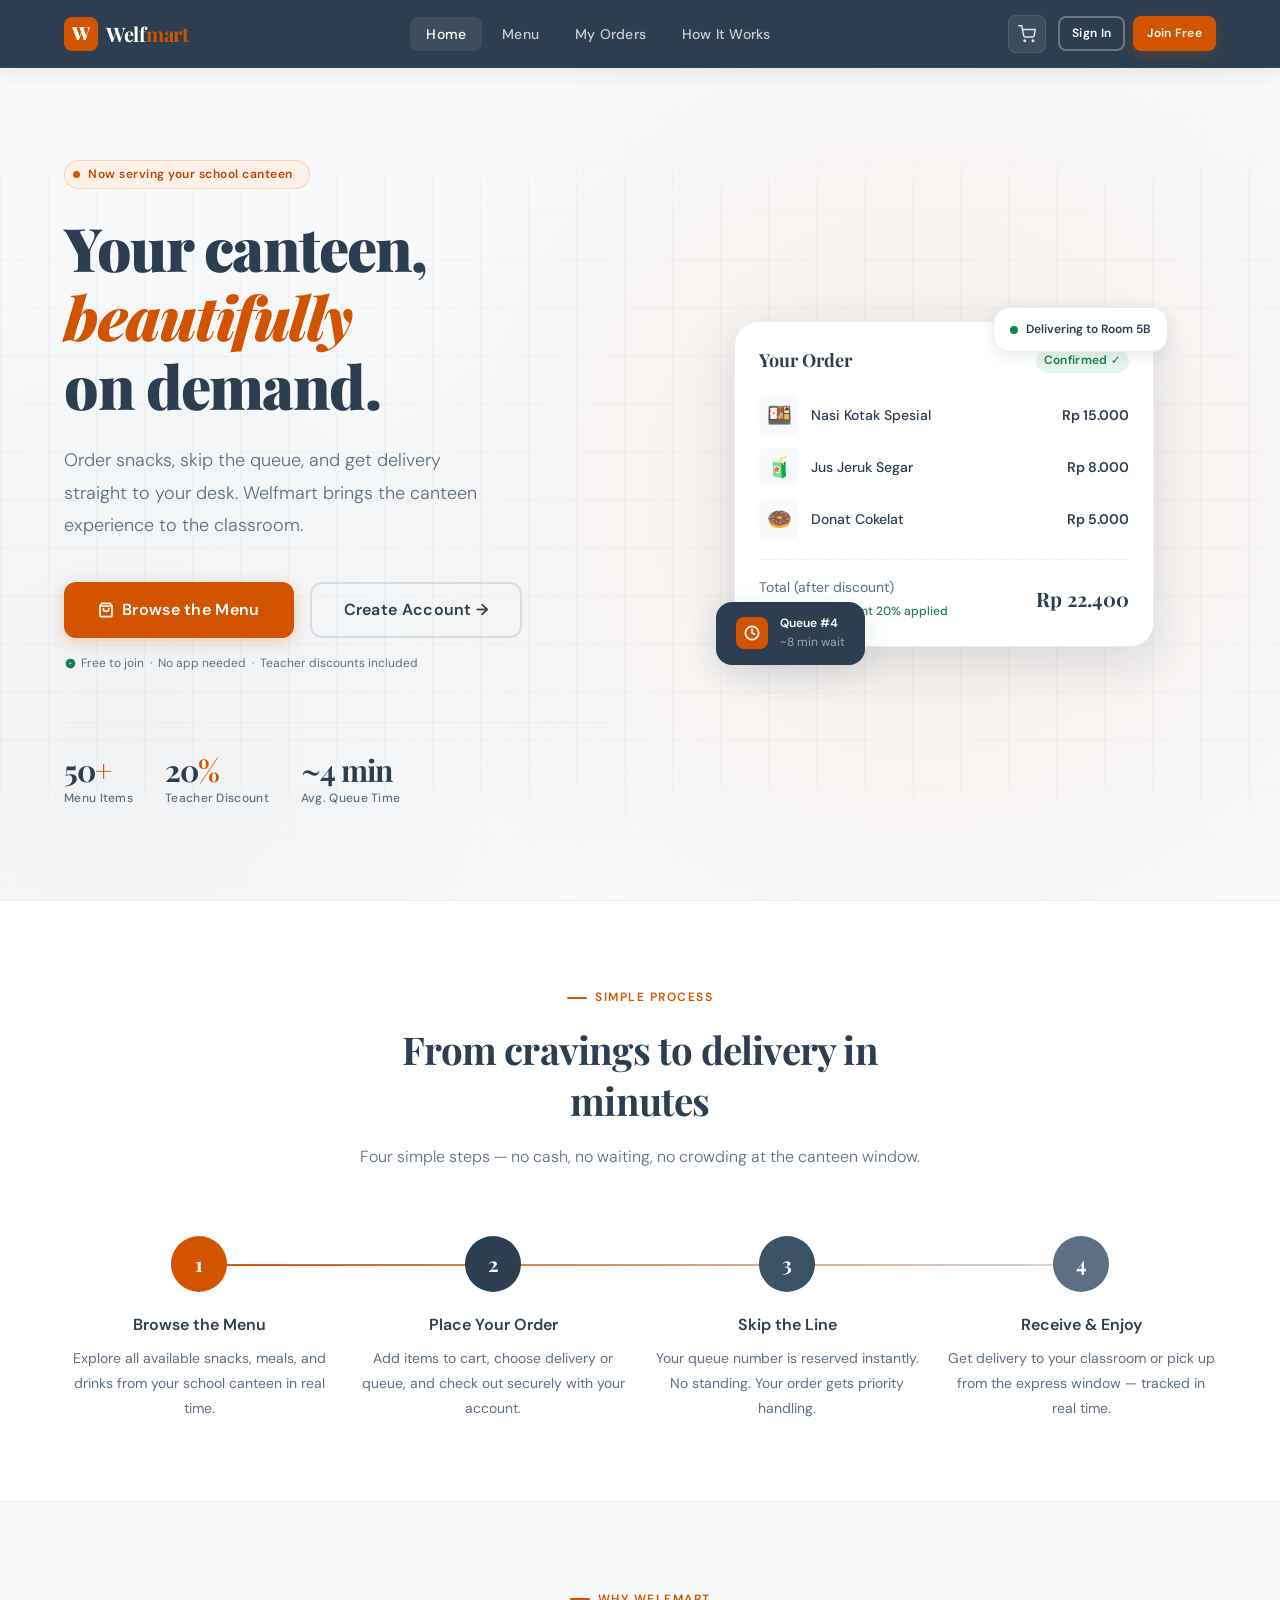
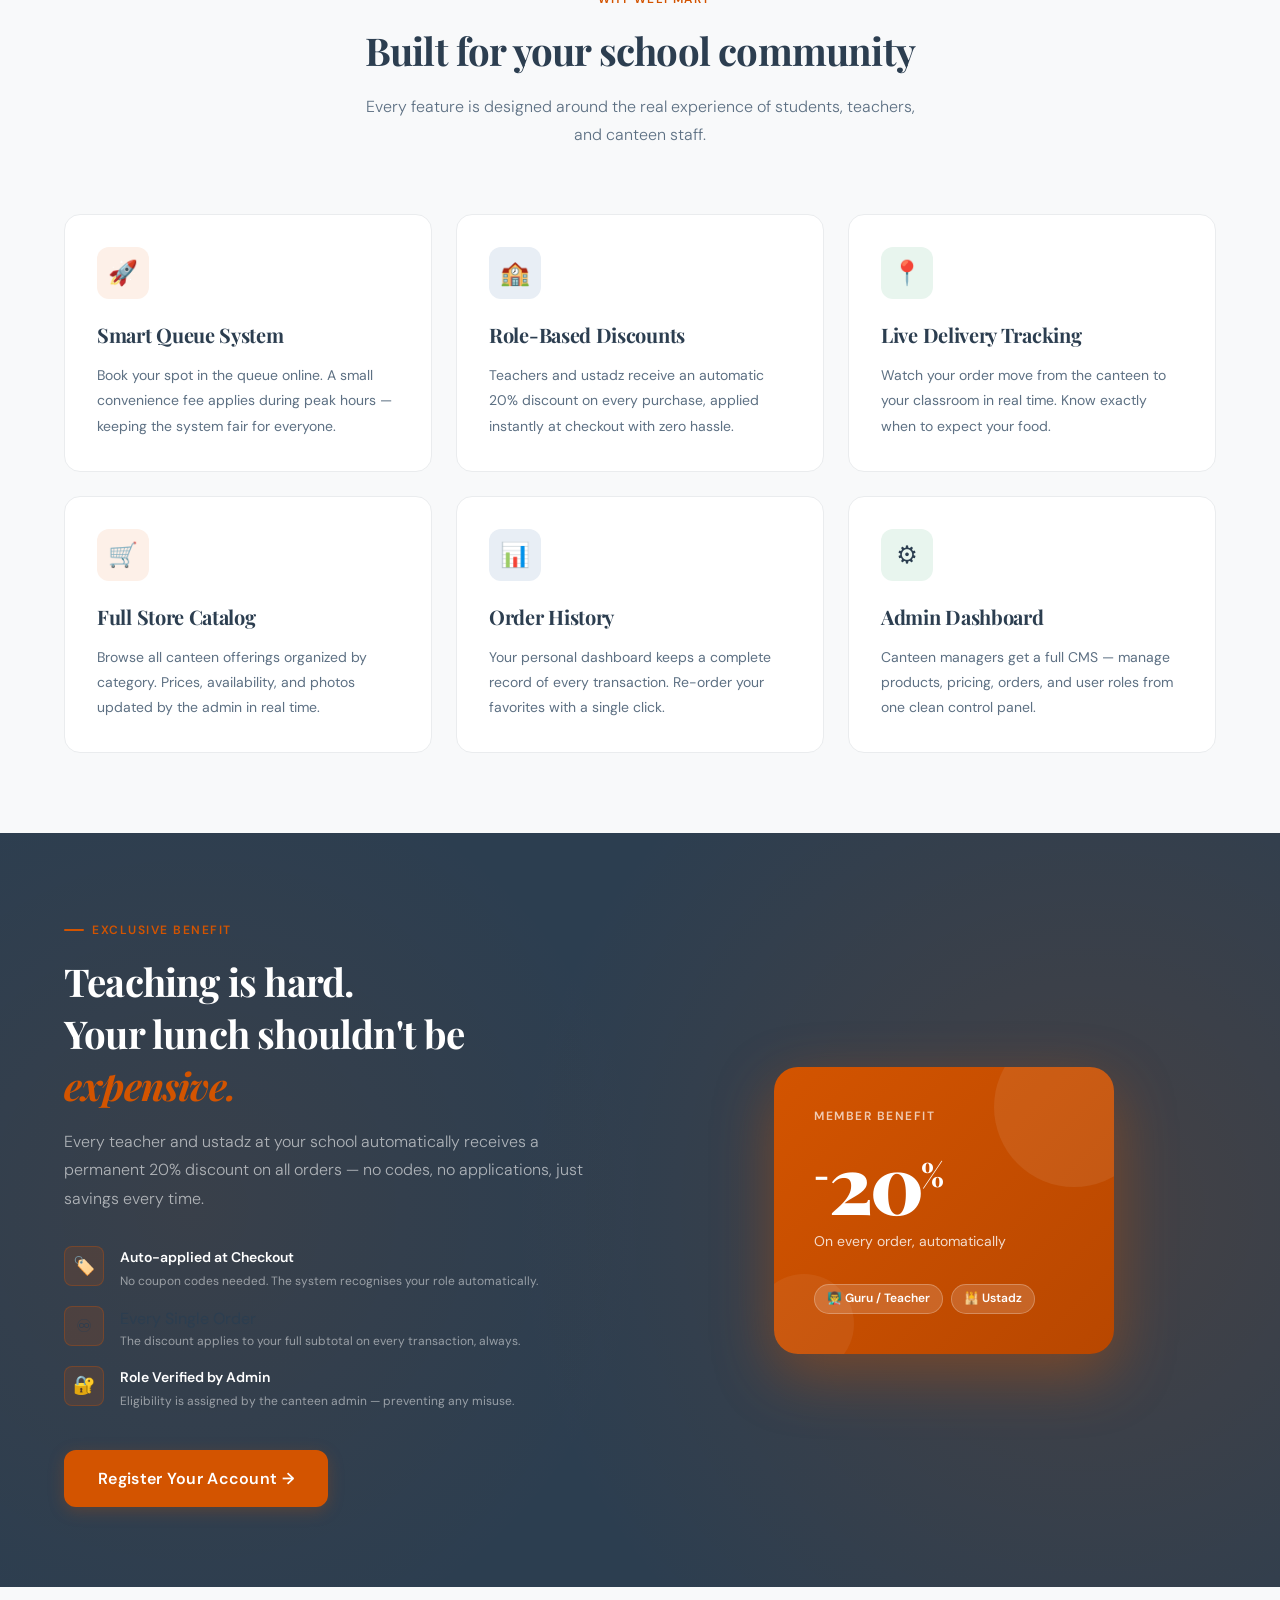
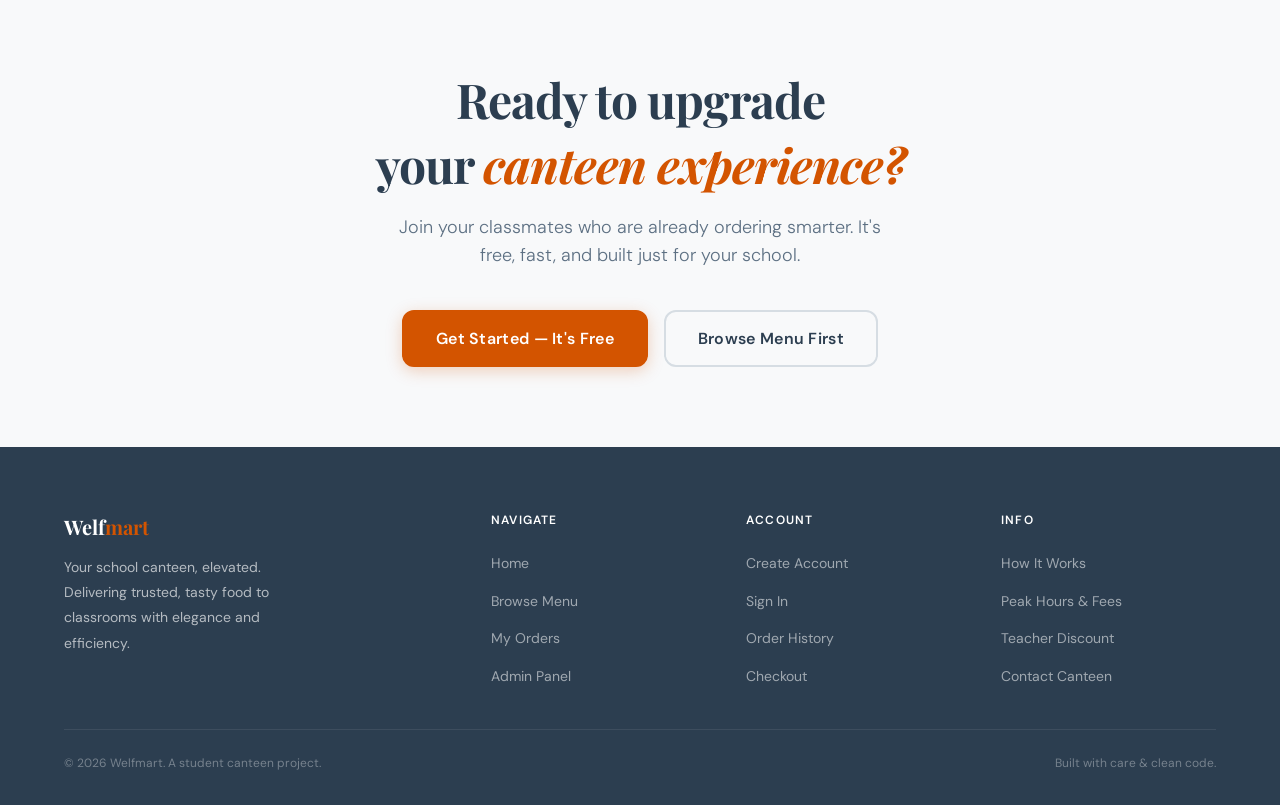
==== commit 62f25cc3: "Save local changes before pulling" ====
--- a/welfmart/index.html
+++ b/welfmart/index.html
@@ -1021,7 +1021,7 @@
             <div class="membership-perk">
               <div class="membership-perk__icon">♾️</div>
               <div>
-                <div class="membership-perk__title">Every Single Order</div>
+                <div class="membership-perk``__title">Every Single Order</div>
                 <div class="membership-perk__desc">The discount applies to your full subtotal on every transaction, always.</div>
               </div>
             </div>
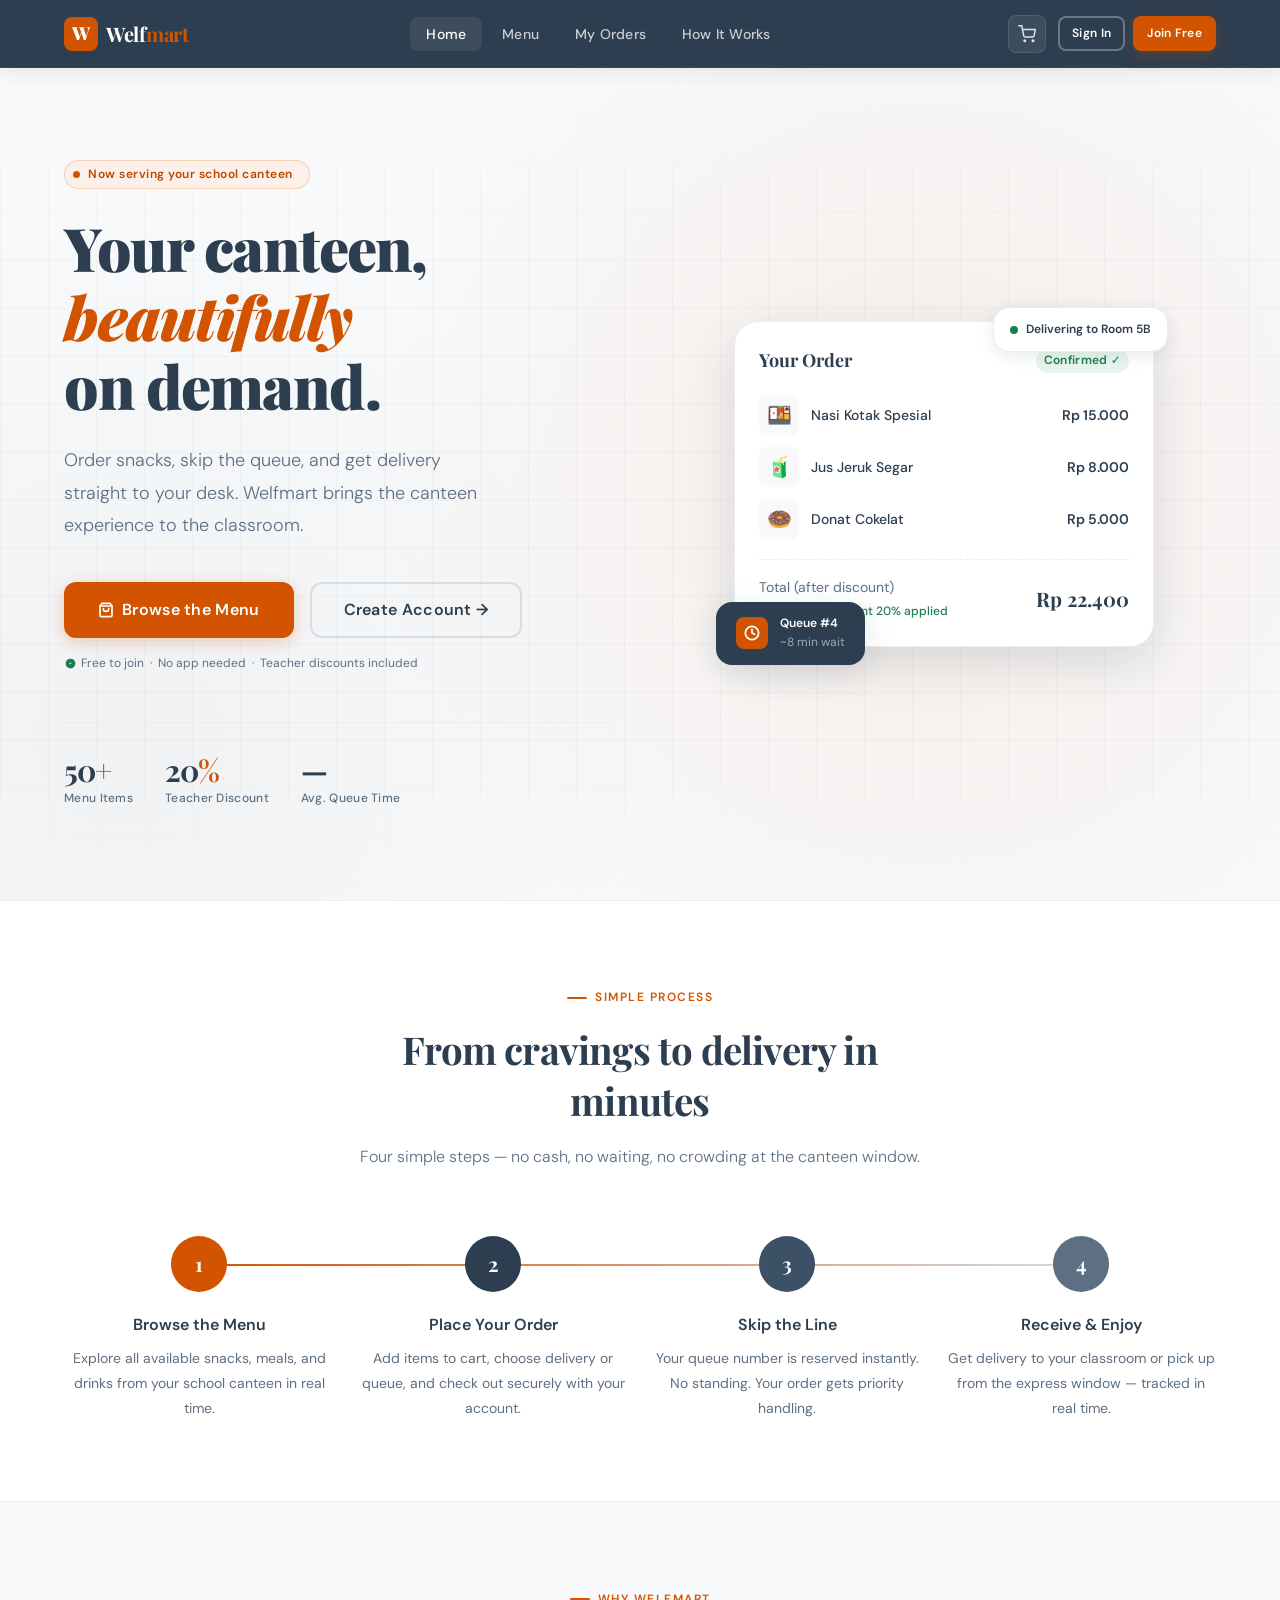
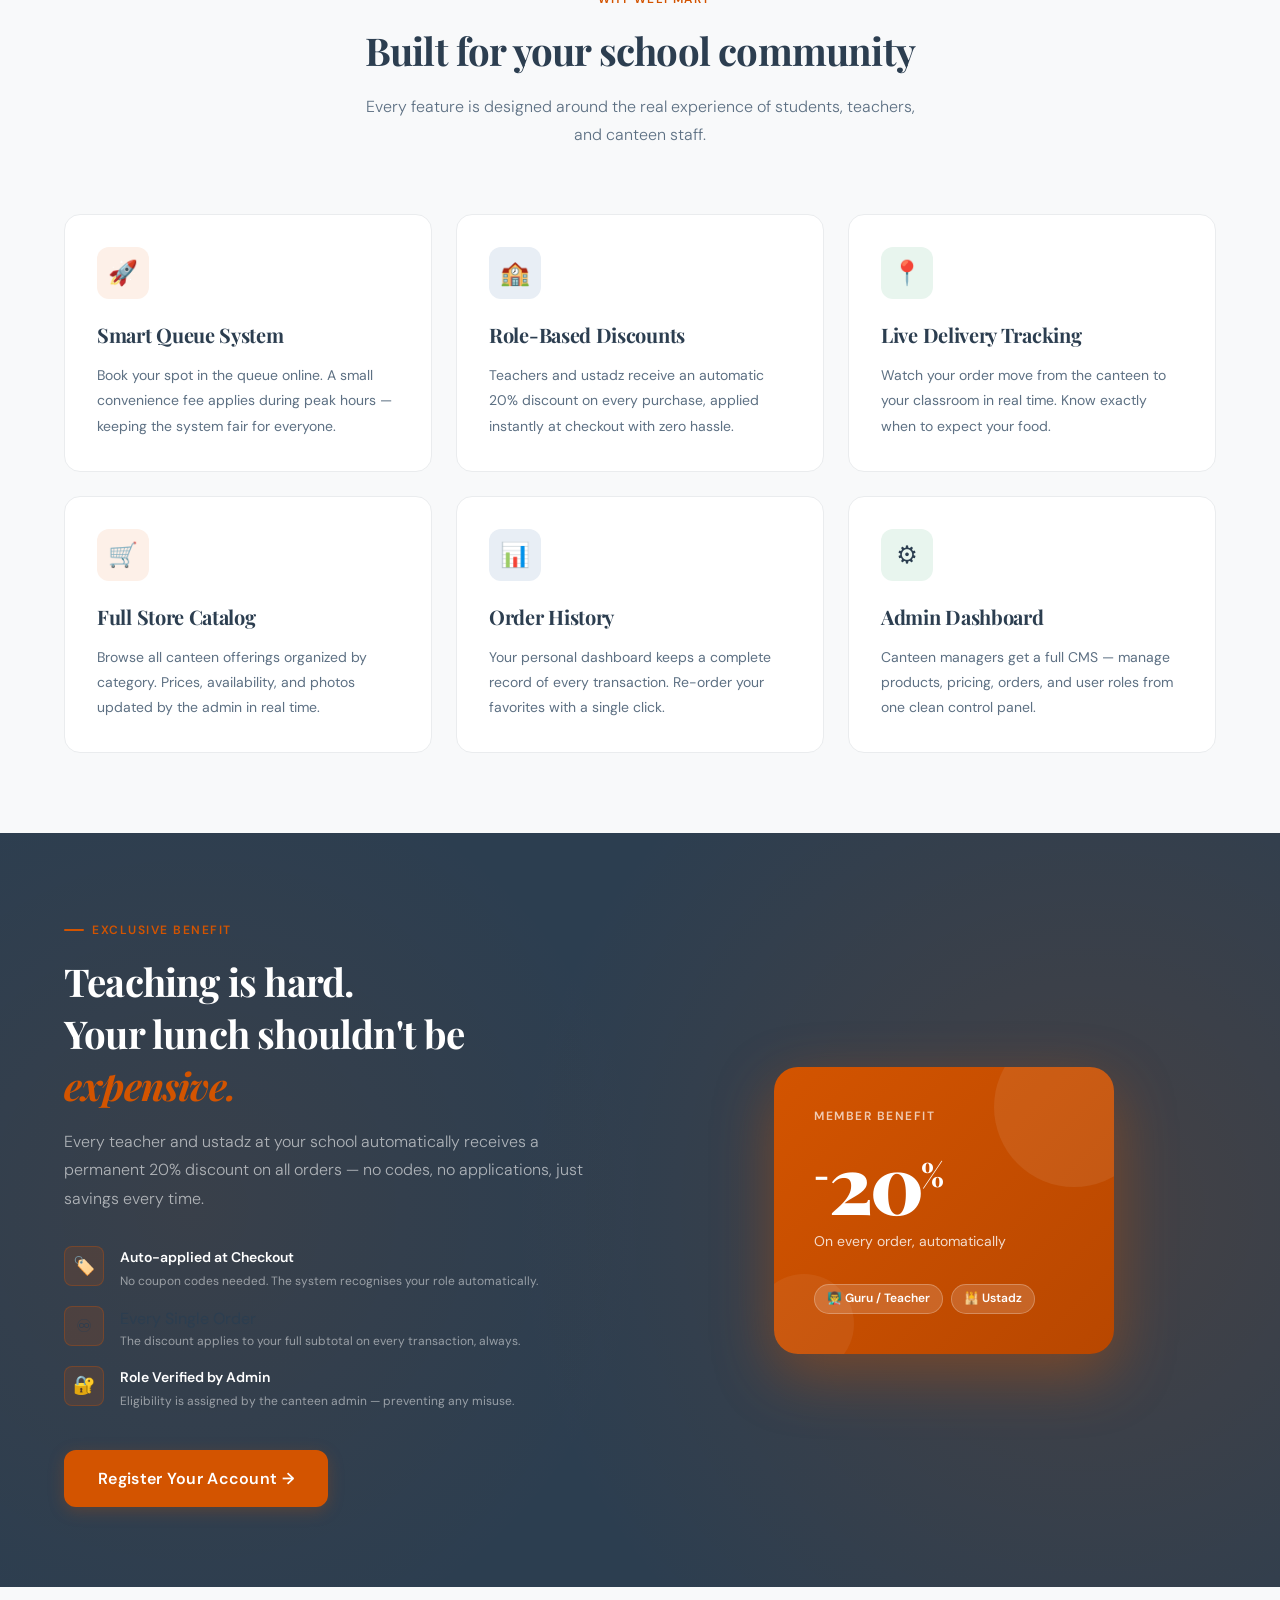
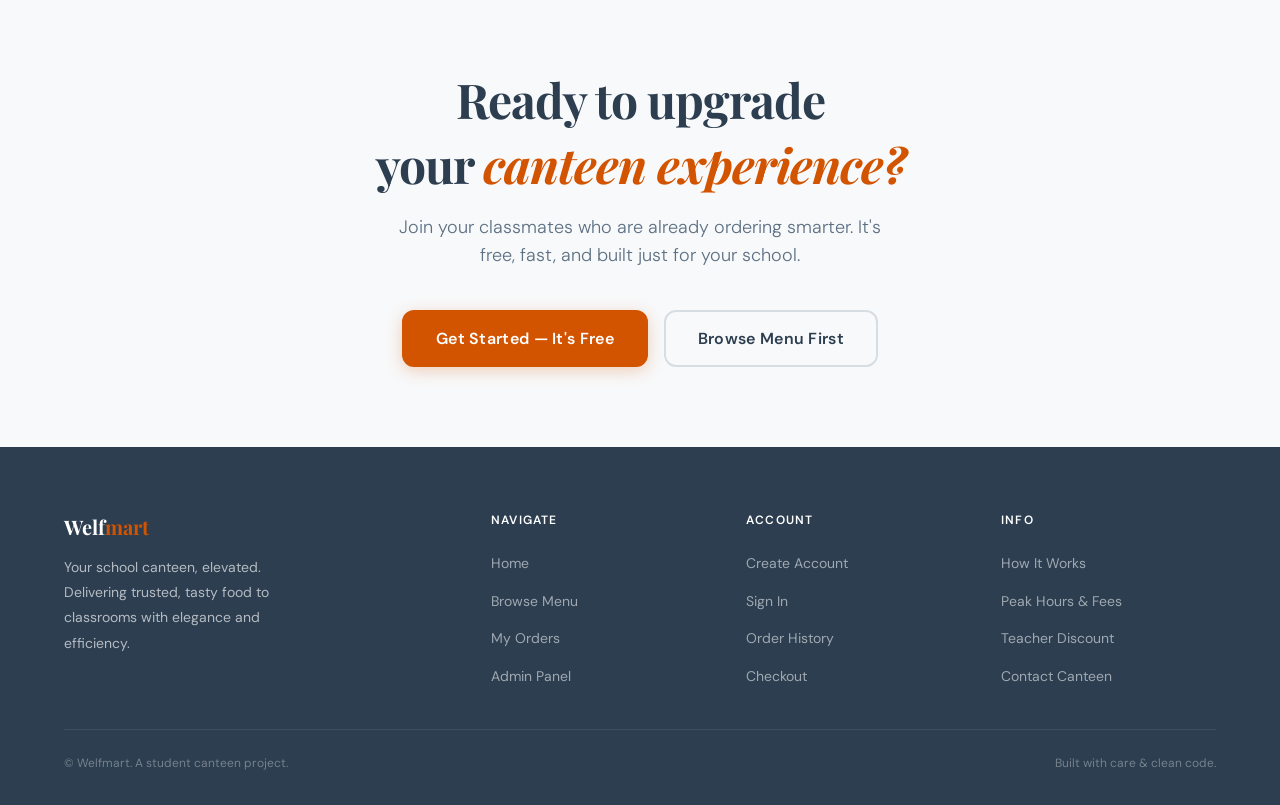
==== commit b6fb90bd: "Fix asset paths in HTML files" ====
--- a/welfmart/index.html
+++ b/welfmart/index.html
@@ -10,7 +10,7 @@
   <link rel="icon" href="data:image/svg+xml,<svg xmlns='http://www.w3.org/2000/svg' viewBox='0 0 32 32'><rect width='32' height='32' rx='6' fill='%23D35400'/><text y='24' x='5' font-size='22' font-family='serif' font-weight='900' fill='white'>W</text></svg>" />
 
   <!-- Global design system -->
-  <link rel="stylesheet" href="/css/style.css" />
+  <link rel="stylesheet" href="css/style.css" />
 
   <style>
     /* ── Landing Page Specific Styles ── */
@@ -1135,10 +1135,10 @@
   </footer>
 
   <!-- ── Scripts ───────────────────────────────────────────── -->
-  <script type="module" src="../js/app.js"></script>
+  <script type="module" src="js/app.js"></script>
   <script type="module">
     /* Landing-page specific micro-scripts */
-    import { isPeakHour } from '../js/utils/pricing.js';
+    import { isPeakHour } from 'js/utils/pricing.js';
 
     /* Dynamic footer year */
     document.getElementById('footer-year').textContent = new Date().getFullYear();
--- a/welfmart/css/style.css
+++ b/welfmart/css/style.css
@@ -0,0 +1,735 @@
+/* ============================================================
+   WELFMART — Global Design System
+   style.css · All pages import this file first
+   ============================================================
+
+   COLOR DISTRIBUTION (strictly enforced):
+   60% #F8F9FA  Crisp Alabaster   → backgrounds, large surfaces
+   30% #2C3E50  Authority Slate   → text, nav, footer, borders
+   10% #D35400  Savory Rust       → CTA buttons, alerts, accents
+   ============================================================ */
+
+/* ── 0. Google Fonts Import ──────────────────────────────── */
+@import url('https://fonts.googleapis.com/css2?family=Playfair+Display:ital,wght@0,500;0,700;0,900;1,500&family=DM+Sans:ital,opsz,wght@0,9..40,300;0,9..40,400;0,9..40,500;0,9..40,600;1,9..40,300&display=swap');
+
+/* ── 1. CSS Custom Properties (Design Tokens) ────────────── */
+:root {
+  /* — Primary Palette — */
+  --color-alabaster:      #F8F9FA;   /* 60% dominant background  */
+  --color-slate:          #2C3E50;   /* 30% text / nav / footer  */
+  --color-rust:           #D35400;   /* 10% CTA / accent         */
+
+  /* — Tonal Variations — */
+  --color-alabaster-dark: #EAECEE;   /* subtle card borders       */
+  --color-alabaster-mid:  #F0F2F3;   /* hover states on surfaces  */
+  --color-slate-light:    #3D5166;   /* nav hover, secondary text */
+  --color-slate-muted:    #5D7083;   /* meta text, captions       */
+  --color-slate-faint:    #D6DDE3;   /* dividers, input borders   */
+  --color-rust-light:     #E8651A;   /* button hover              */
+  --color-rust-deep:      #B84700;   /* button active/pressed     */
+  --color-rust-tint:      #FDF0E8;   /* alert backgrounds         */
+
+  /* — Semantic Colors — */
+  --color-success:        #1A7E4F;
+  --color-success-tint:   #E8F5EE;
+  --color-warning:        #C0820B;
+  --color-warning-tint:   #FEF5E3;
+  --color-danger:         #C0392B;
+  --color-danger-tint:    #FDECEA;
+  --color-info:           #1A5276;
+  --color-info-tint:      #E8EEF5;
+
+  /* — Typography — */
+  --font-display:   'Playfair Display', Georgia, serif;
+  --font-body:      'DM Sans', system-ui, sans-serif;
+
+  --text-xs:   0.75rem;    /*  12px */
+  --text-sm:   0.875rem;   /*  14px */
+  --text-base: 1rem;       /*  16px */
+  --text-lg:   1.125rem;   /*  18px */
+  --text-xl:   1.25rem;    /*  20px */
+  --text-2xl:  1.5rem;     /*  24px */
+  --text-3xl:  1.875rem;   /*  30px */
+  --text-4xl:  2.25rem;    /*  36px */
+  --text-5xl:  3rem;       /*  48px */
+  --text-6xl:  3.75rem;    /*  60px */
+
+  --weight-light:    300;
+  --weight-regular:  400;
+  --weight-medium:   500;
+  --weight-semibold: 600;
+  --weight-bold:     700;
+  --weight-black:    900;
+
+  --leading-tight:  1.15;
+  --leading-snug:   1.35;
+  --leading-base:   1.6;
+  --leading-loose:  1.8;
+
+  /* — Spacing Scale (4px base) — */
+  --space-1:   0.25rem;   /*  4px  */
+  --space-2:   0.5rem;    /*  8px  */
+  --space-3:   0.75rem;   /* 12px  */
+  --space-4:   1rem;      /* 16px  */
+  --space-5:   1.25rem;   /* 20px  */
+  --space-6:   1.5rem;    /* 24px  */
+  --space-8:   2rem;      /* 32px  */
+  --space-10:  2.5rem;    /* 40px  */
+  --space-12:  3rem;      /* 48px  */
+  --space-16:  4rem;      /* 64px  */
+  --space-20:  5rem;      /* 80px  */
+  --space-24:  6rem;      /* 96px  */
+  --space-32:  8rem;      /* 128px */
+
+  /* — Border & Radius — */
+  --radius-sm:   4px;
+  --radius-md:   8px;
+  --radius-lg:   12px;
+  --radius-xl:   16px;
+  --radius-2xl:  24px;
+  --radius-full: 9999px;
+
+  /* — Shadows — */
+  --shadow-xs:  0 1px 2px rgba(44,62,80,.06);
+  --shadow-sm:  0 2px 8px rgba(44,62,80,.08);
+  --shadow-md:  0 4px 16px rgba(44,62,80,.10);
+  --shadow-lg:  0 8px 32px rgba(44,62,80,.12);
+  --shadow-xl:  0 16px 48px rgba(44,62,80,.14);
+  --shadow-rust: 0 4px 16px rgba(211,84,0,.25);
+
+  /* — Transitions — */
+  --transition-fast:   150ms ease;
+  --transition-base:   250ms ease;
+  --transition-slow:   400ms ease;
+
+  /* — Layout — */
+  --container-max: 1200px;
+  --container-pad: var(--space-6);
+  --nav-height:    68px;
+}
+
+/* ── 2. CSS Reset & Base Styles ──────────────────────────── */
+*,
+*::before,
+*::after {
+  box-sizing: border-box;
+  margin: 0;
+  padding: 0;
+}
+
+html {
+  scroll-behavior: smooth;
+  -webkit-text-size-adjust: 100%;
+  font-size: 16px;
+}
+
+body {
+  font-family: var(--font-body);
+  font-size: var(--text-base);
+  font-weight: var(--weight-regular);
+  line-height: var(--leading-base);
+  color: var(--color-slate);
+  background-color: var(--color-alabaster);
+  -webkit-font-smoothing: antialiased;
+  -moz-osx-font-smoothing: grayscale;
+  overflow-x: hidden;
+}
+
+img, svg, video {
+  display: block;
+  max-width: 100%;
+}
+
+a {
+  color: inherit;
+  text-decoration: none;
+}
+
+ul, ol { list-style: none; }
+
+button, input, select, textarea {
+  font-family: inherit;
+  font-size: inherit;
+}
+
+button { cursor: pointer; }
+
+/* ── 3. Typography Utilities ─────────────────────────────── */
+.font-display  { font-family: var(--font-display); }
+.font-body     { font-family: var(--font-body); }
+
+.text-xs    { font-size: var(--text-xs); }
+.text-sm    { font-size: var(--text-sm); }
+.text-base  { font-size: var(--text-base); }
+.text-lg    { font-size: var(--text-lg); }
+.text-xl    { font-size: var(--text-xl); }
+.text-2xl   { font-size: var(--text-2xl); }
+.text-3xl   { font-size: var(--text-3xl); }
+.text-4xl   { font-size: var(--text-4xl); }
+
+.weight-light    { font-weight: var(--weight-light); }
+.weight-regular  { font-weight: var(--weight-regular); }
+.weight-medium   { font-weight: var(--weight-medium); }
+.weight-semibold { font-weight: var(--weight-semibold); }
+.weight-bold     { font-weight: var(--weight-bold); }
+
+.text-slate       { color: var(--color-slate); }
+.text-slate-light { color: var(--color-slate-light); }
+.text-slate-muted { color: var(--color-slate-muted); }
+.text-rust        { color: var(--color-rust); }
+.text-alabaster   { color: var(--color-alabaster); }
+
+/* ── 4. Layout Helpers ───────────────────────────────────── */
+.container {
+  width: 100%;
+  max-width: var(--container-max);
+  margin-inline: auto;
+  padding-inline: var(--container-pad);
+}
+
+.section-pad {
+  padding-block: var(--space-20);
+}
+
+.section-pad-sm {
+  padding-block: var(--space-12);
+}
+
+/* ── 5. Shared Navigation ────────────────────────────────── */
+.wm-nav {
+  position: sticky;
+  top: 0;
+  z-index: 1000;
+  height: var(--nav-height);
+  background-color: var(--color-slate);
+  border-bottom: 1px solid rgba(255,255,255,.06);
+  box-shadow: var(--shadow-md);
+  display: flex;
+  align-items: center;
+}
+
+.wm-nav__inner {
+  display: flex;
+  align-items: center;
+  justify-content: space-between;
+  width: 100%;
+  max-width: var(--container-max);
+  margin-inline: auto;
+  padding-inline: var(--container-pad);
+}
+
+/* Wordmark / Logo */
+.wm-nav__logo {
+  display: flex;
+  align-items: center;
+  gap: var(--space-2);
+  text-decoration: none;
+}
+
+.wm-nav__logo-mark {
+  width: 34px;
+  height: 34px;
+  background-color: var(--color-rust);
+  border-radius: var(--radius-md);
+  display: flex;
+  align-items: center;
+  justify-content: center;
+  font-family: var(--font-display);
+  font-weight: var(--weight-black);
+  font-size: var(--text-lg);
+  color: #fff;
+  letter-spacing: -0.5px;
+  flex-shrink: 0;
+}
+
+.wm-nav__logo-text {
+  font-family: var(--font-display);
+  font-weight: var(--weight-bold);
+  font-size: var(--text-xl);
+  color: #fff;
+  letter-spacing: -0.3px;
+}
+
+.wm-nav__logo-text span {
+  color: var(--color-rust);
+}
+
+/* Nav Links */
+.wm-nav__links {
+  display: flex;
+  align-items: center;
+  gap: var(--space-1);
+}
+
+.wm-nav__link {
+  font-size: var(--text-sm);
+  font-weight: var(--weight-medium);
+  color: rgba(255,255,255,.75);
+  padding: var(--space-2) var(--space-4);
+  border-radius: var(--radius-md);
+  transition: color var(--transition-fast), background-color var(--transition-fast);
+  letter-spacing: 0.2px;
+}
+
+.wm-nav__link:hover,
+.wm-nav__link.active {
+  color: #fff;
+  background-color: rgba(255,255,255,.08);
+}
+
+/* Nav Actions */
+.wm-nav__actions {
+  display: flex;
+  align-items: center;
+  gap: var(--space-3);
+}
+
+.wm-nav__cart-btn {
+  position: relative;
+  width: 38px;
+  height: 38px;
+  border-radius: var(--radius-md);
+  background-color: rgba(255,255,255,.08);
+  border: 1px solid rgba(255,255,255,.10);
+  display: flex;
+  align-items: center;
+  justify-content: center;
+  color: rgba(255,255,255,.85);
+  transition: background-color var(--transition-fast), color var(--transition-fast);
+}
+
+.wm-nav__cart-btn:hover {
+  background-color: rgba(255,255,255,.14);
+  color: #fff;
+}
+
+.wm-nav__cart-badge {
+  position: absolute;
+  top: -4px;
+  right: -4px;
+  width: 18px;
+  height: 18px;
+  border-radius: var(--radius-full);
+  background-color: var(--color-rust);
+  color: #fff;
+  font-size: 10px;
+  font-weight: var(--weight-bold);
+  display: flex;
+  align-items: center;
+  justify-content: center;
+  border: 2px solid var(--color-slate);
+  display: none;
+}
+
+.wm-nav__cart-badge.visible {
+  display: flex;
+}
+
+/* Hamburger — mobile */
+.wm-nav__hamburger {
+  display: none;
+  flex-direction: column;
+  gap: 5px;
+  width: 28px;
+  background: transparent;
+  border: none;
+  padding: var(--space-1);
+  cursor: pointer;
+}
+
+.wm-nav__hamburger span {
+  display: block;
+  width: 100%;
+  height: 2px;
+  background-color: rgba(255,255,255,.8);
+  border-radius: 2px;
+  transition: transform var(--transition-base), opacity var(--transition-base);
+}
+
+/* ── 6. Button System ────────────────────────────────────── */
+.btn {
+  display: inline-flex;
+  align-items: center;
+  justify-content: center;
+  gap: var(--space-2);
+  padding: 0.65em 1.5em;
+  font-family: var(--font-body);
+  font-size: var(--text-sm);
+  font-weight: var(--weight-semibold);
+  letter-spacing: 0.3px;
+  border-radius: var(--radius-md);
+  border: 2px solid transparent;
+  cursor: pointer;
+  white-space: nowrap;
+  text-decoration: none;
+  transition:
+    background-color var(--transition-fast),
+    border-color var(--transition-fast),
+    color var(--transition-fast),
+    box-shadow var(--transition-fast),
+    transform var(--transition-fast);
+  user-select: none;
+}
+
+.btn:active { transform: translateY(1px); }
+
+/* Primary — Savory Rust (the 10% accent for CTAs) */
+.btn-primary {
+  background-color: var(--color-rust);
+  border-color: var(--color-rust);
+  color: #fff;
+  box-shadow: var(--shadow-rust);
+}
+
+.btn-primary:hover {
+  background-color: var(--color-rust-light);
+  border-color: var(--color-rust-light);
+  box-shadow: 0 6px 20px rgba(211,84,0,.32);
+  transform: translateY(-1px);
+}
+
+.btn-primary:active {
+  background-color: var(--color-rust-deep);
+  border-color: var(--color-rust-deep);
+  transform: translateY(0);
+}
+
+/* Secondary — Outlined Slate */
+.btn-secondary {
+  background-color: transparent;
+  border-color: rgba(255,255,255,.3);
+  color: #fff;
+}
+
+.btn-secondary:hover {
+  background-color: rgba(255,255,255,.08);
+  border-color: rgba(255,255,255,.5);
+  transform: translateY(-1px);
+}
+
+/* Ghost on light background */
+.btn-ghost {
+  background-color: transparent;
+  border-color: var(--color-slate-faint);
+  color: var(--color-slate);
+}
+
+.btn-ghost:hover {
+  background-color: var(--color-alabaster-mid);
+  border-color: var(--color-slate-muted);
+  transform: translateY(-1px);
+}
+
+/* Sizes */
+.btn-sm {
+  font-size: var(--text-xs);
+  padding: 0.5em 1em;
+}
+
+.btn-lg {
+  font-size: var(--text-base);
+  padding: 0.85em 2em;
+  border-radius: var(--radius-lg);
+}
+
+/* ── 7. Badge & Tag Utilities ────────────────────────────── */
+.badge {
+  display: inline-flex;
+  align-items: center;
+  gap: var(--space-1);
+  padding: 0.2em 0.65em;
+  font-size: var(--text-xs);
+  font-weight: var(--weight-semibold);
+  border-radius: var(--radius-full);
+  letter-spacing: 0.3px;
+}
+
+.badge-rust     { background-color: var(--color-rust-tint);    color: var(--color-rust);    }
+.badge-success  { background-color: var(--color-success-tint); color: var(--color-success); }
+.badge-warning  { background-color: var(--color-warning-tint); color: var(--color-warning); }
+.badge-danger   { background-color: var(--color-danger-tint);  color: var(--color-danger);  }
+.badge-info     { background-color: var(--color-info-tint);    color: var(--color-info);    }
+.badge-slate    { background-color: var(--color-slate-faint);  color: var(--color-slate);   }
+
+/* ── 8. Card Component ───────────────────────────────────── */
+.card {
+  background-color: #fff;
+  border: 1px solid var(--color-alabaster-dark);
+  border-radius: var(--radius-xl);
+  box-shadow: var(--shadow-sm);
+  overflow: hidden;
+  transition:
+    box-shadow var(--transition-base),
+    transform var(--transition-base),
+    border-color var(--transition-base);
+}
+
+.card:hover {
+  box-shadow: var(--shadow-lg);
+  transform: translateY(-3px);
+  border-color: var(--color-slate-faint);
+}
+
+.card__body   { padding: var(--space-6); }
+.card__header { padding: var(--space-5) var(--space-6); border-bottom: 1px solid var(--color-alabaster-dark); }
+.card__footer { padding: var(--space-4) var(--space-6); border-top: 1px solid var(--color-alabaster-dark); background-color: var(--color-alabaster); }
+
+/* ── 9. Form Elements ────────────────────────────────────── */
+.form-group {
+  display: flex;
+  flex-direction: column;
+  gap: var(--space-2);
+}
+
+.form-label {
+  font-size: var(--text-sm);
+  font-weight: var(--weight-medium);
+  color: var(--color-slate);
+  letter-spacing: 0.2px;
+}
+
+.form-input,
+.form-select,
+.form-textarea {
+  width: 100%;
+  padding: 0.7em var(--space-4);
+  font-size: var(--text-sm);
+  font-family: var(--font-body);
+  color: var(--color-slate);
+  background-color: #fff;
+  border: 1.5px solid var(--color-slate-faint);
+  border-radius: var(--radius-md);
+  transition: border-color var(--transition-fast), box-shadow var(--transition-fast);
+  outline: none;
+}
+
+.form-input:focus,
+.form-select:focus,
+.form-textarea:focus {
+  border-color: var(--color-rust);
+  box-shadow: 0 0 0 3px rgba(211,84,0,.12);
+}
+
+.form-input::placeholder { color: var(--color-slate-muted); }
+.form-textarea { resize: vertical; min-height: 100px; }
+
+.form-helper {
+  font-size: var(--text-xs);
+  color: var(--color-slate-muted);
+}
+
+.form-error {
+  font-size: var(--text-xs);
+  color: var(--color-danger);
+  font-weight: var(--weight-medium);
+}
+
+/* ── 10. Alert / Toast ───────────────────────────────────── */
+.alert {
+  display: flex;
+  align-items: flex-start;
+  gap: var(--space-3);
+  padding: var(--space-4) var(--space-5);
+  border-radius: var(--radius-lg);
+  font-size: var(--text-sm);
+  border-left: 3px solid transparent;
+}
+
+.alert-rust    { background-color: var(--color-rust-tint);    border-color: var(--color-rust);    color: var(--color-rust-deep); }
+.alert-success { background-color: var(--color-success-tint); border-color: var(--color-success); color: var(--color-success); }
+.alert-warning { background-color: var(--color-warning-tint); border-color: var(--color-warning); color: var(--color-warning); }
+.alert-danger  { background-color: var(--color-danger-tint);  border-color: var(--color-danger);  color: var(--color-danger); }
+
+/* ── 11. Dividers & Decorative Lines ─────────────────────── */
+.divider {
+  border: none;
+  border-top: 1px solid var(--color-alabaster-dark);
+  margin-block: var(--space-6);
+}
+
+.divider-slate {
+  border-top-color: rgba(255,255,255,.08);
+}
+
+/* Decorative slash accent (used in section headings) */
+.section-label {
+  display: inline-flex;
+  align-items: center;
+  gap: var(--space-2);
+  font-size: var(--text-xs);
+  font-weight: var(--weight-semibold);
+  letter-spacing: 1.5px;
+  text-transform: uppercase;
+  color: var(--color-rust);
+}
+
+.section-label::before {
+  content: '';
+  display: block;
+  width: 20px;
+  height: 2px;
+  background-color: var(--color-rust);
+  border-radius: 1px;
+}
+
+/* ── 12. Footer ──────────────────────────────────────────── */
+.wm-footer {
+  background-color: var(--color-slate);
+  color: rgba(255,255,255,.65);
+  padding-block: var(--space-16) var(--space-8);
+}
+
+.wm-footer__grid {
+  display: grid;
+  grid-template-columns: 1.8fr repeat(3, 1fr);
+  gap: var(--space-10);
+  padding-bottom: var(--space-10);
+  border-bottom: 1px solid rgba(255,255,255,.08);
+}
+
+.wm-footer__brand-name {
+  font-family: var(--font-display);
+  font-weight: var(--weight-bold);
+  font-size: var(--text-xl);
+  color: #fff;
+  margin-bottom: var(--space-3);
+}
+
+.wm-footer__brand-name span { color: var(--color-rust); }
+
+.wm-footer__tagline {
+  font-size: var(--text-sm);
+  line-height: var(--leading-loose);
+  max-width: 260px;
+}
+
+.wm-footer__heading {
+  font-size: var(--text-xs);
+  font-weight: var(--weight-semibold);
+  letter-spacing: 1.2px;
+  text-transform: uppercase;
+  color: #fff;
+  margin-bottom: var(--space-5);
+}
+
+.wm-footer__links {
+  display: flex;
+  flex-direction: column;
+  gap: var(--space-3);
+}
+
+.wm-footer__link {
+  font-size: var(--text-sm);
+  color: rgba(255,255,255,.55);
+  transition: color var(--transition-fast);
+}
+
+.wm-footer__link:hover {
+  color: var(--color-rust);
+}
+
+.wm-footer__bottom {
+  display: flex;
+  align-items: center;
+  justify-content: space-between;
+  padding-top: var(--space-6);
+  font-size: var(--text-xs);
+  color: rgba(255,255,255,.35);
+}
+
+/* ── 13. Scroll Animation Classes ────────────────────────── */
+.reveal {
+  opacity: 0;
+  transform: translateY(20px);
+  transition:
+    opacity var(--transition-slow),
+    transform var(--transition-slow);
+}
+
+.reveal.visible {
+  opacity: 1;
+  transform: translateY(0);
+}
+
+.reveal-delay-1 { transition-delay: 100ms; }
+.reveal-delay-2 { transition-delay: 200ms; }
+.reveal-delay-3 { transition-delay: 300ms; }
+.reveal-delay-4 { transition-delay: 400ms; }
+
+/* ── 14. Utility Classes ─────────────────────────────────── */
+.sr-only {
+  position: absolute;
+  width: 1px; height: 1px;
+  padding: 0; margin: -1px;
+  overflow: hidden;
+  clip: rect(0,0,0,0);
+  white-space: nowrap;
+  border-width: 0;
+}
+
+.text-center  { text-align: center; }
+.text-right   { text-align: right; }
+.d-flex       { display: flex; }
+.align-center { align-items: center; }
+.justify-between { justify-content: space-between; }
+.gap-2        { gap: var(--space-2); }
+.gap-4        { gap: var(--space-4); }
+.gap-6        { gap: var(--space-6); }
+.w-full       { width: 100%; }
+
+/* ── 15. Responsive Breakpoints ──────────────────────────── */
+@media (max-width: 1024px) {
+  :root {
+    --container-pad: var(--space-5);
+  }
+
+  .wm-footer__grid {
+    grid-template-columns: 1fr 1fr;
+    gap: var(--space-8);
+  }
+}
+
+@media (max-width: 768px) {
+  :root {
+    --nav-height: 60px;
+  }
+
+  .wm-nav__links  { display: none; }
+  .wm-nav__hamburger { display: flex; }
+
+  /* Mobile nav overlay — controlled by app.js */
+  .wm-nav__links.mobile-open {
+    display: flex;
+    flex-direction: column;
+    position: fixed;
+    inset: var(--nav-height) 0 0 0;
+    background-color: var(--color-slate);
+    padding: var(--space-6) var(--space-6);
+    gap: var(--space-2);
+    z-index: 999;
+    align-items: flex-start;
+  }
+
+  .wm-nav__links.mobile-open .wm-nav__link {
+    font-size: var(--text-base);
+    padding: var(--space-3) var(--space-4);
+    width: 100%;
+  }
+
+  .wm-footer__grid {
+    grid-template-columns: 1fr;
+    gap: var(--space-6);
+  }
+
+  .wm-footer__bottom {
+    flex-direction: column;
+    gap: var(--space-3);
+    text-align: center;
+  }
+}
+
+@media (max-width: 480px) {
+  :root {
+    --container-pad: var(--space-4);
+  }
+}
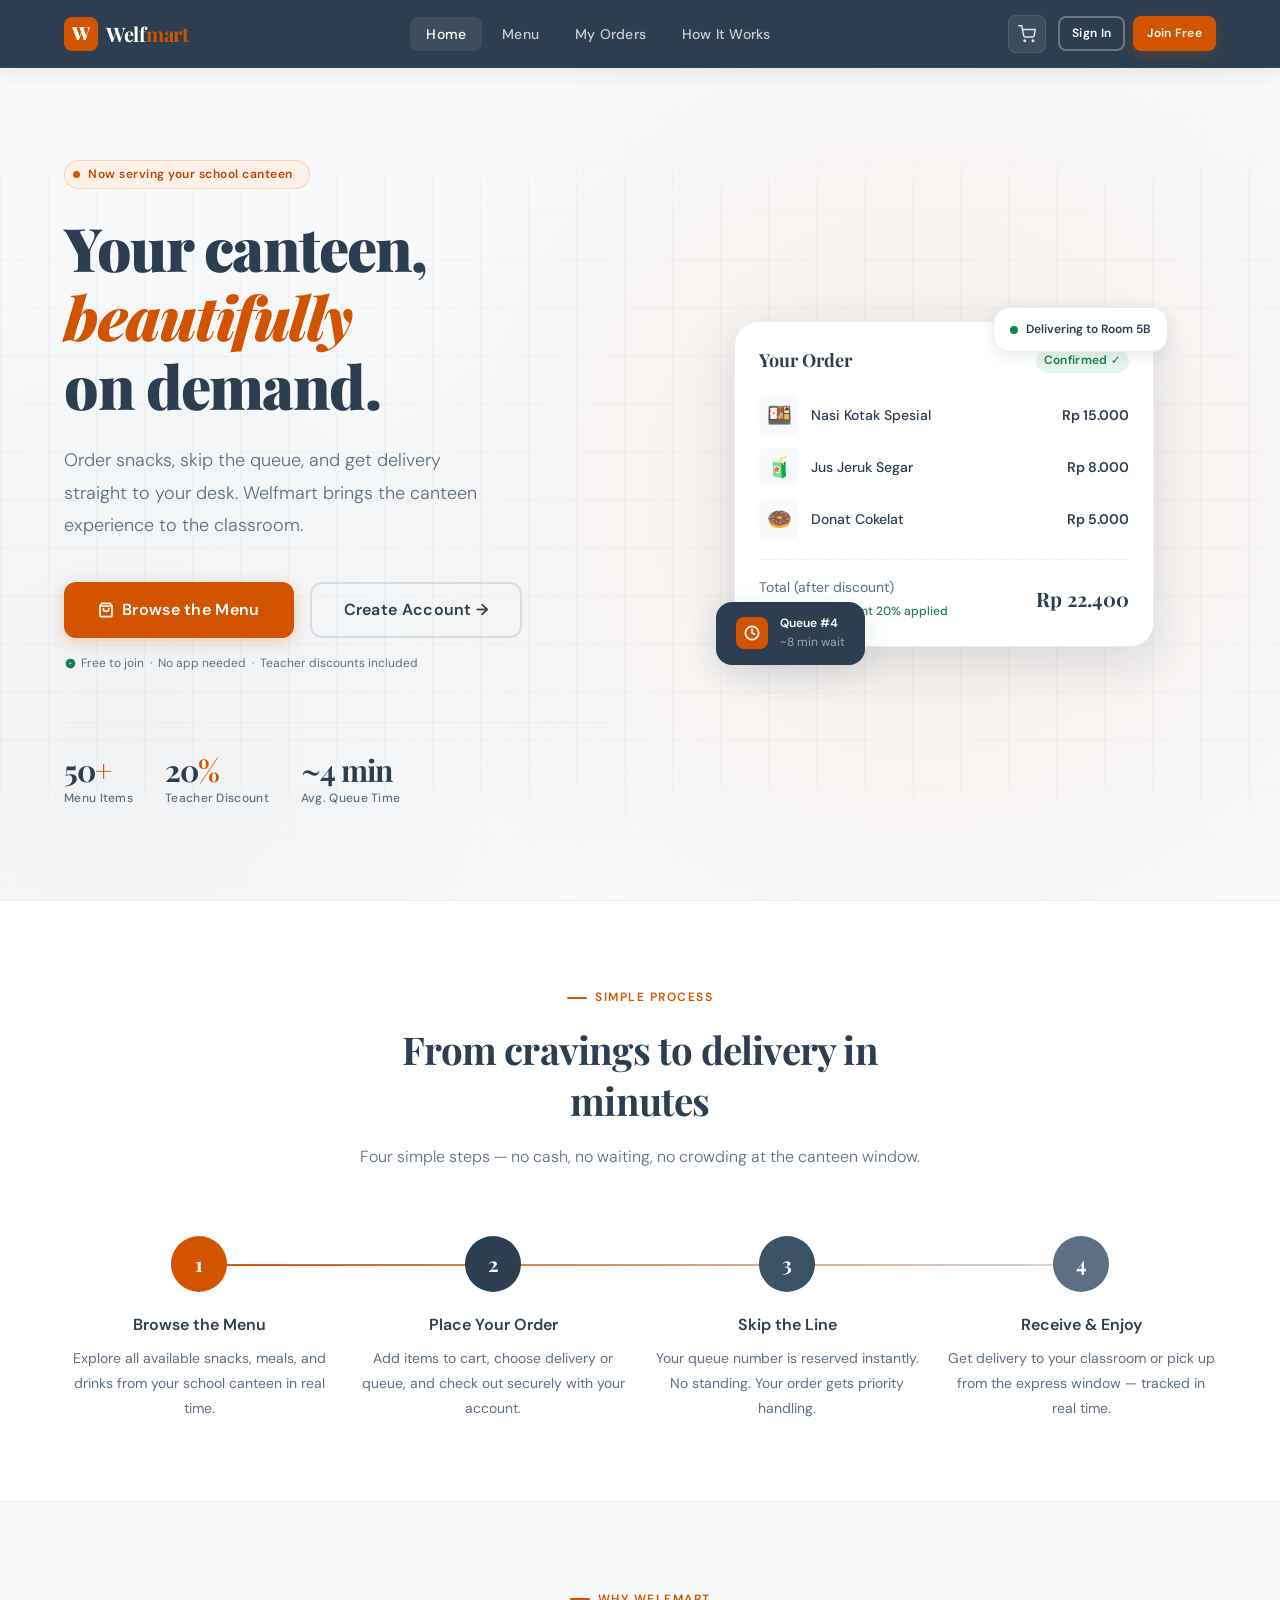
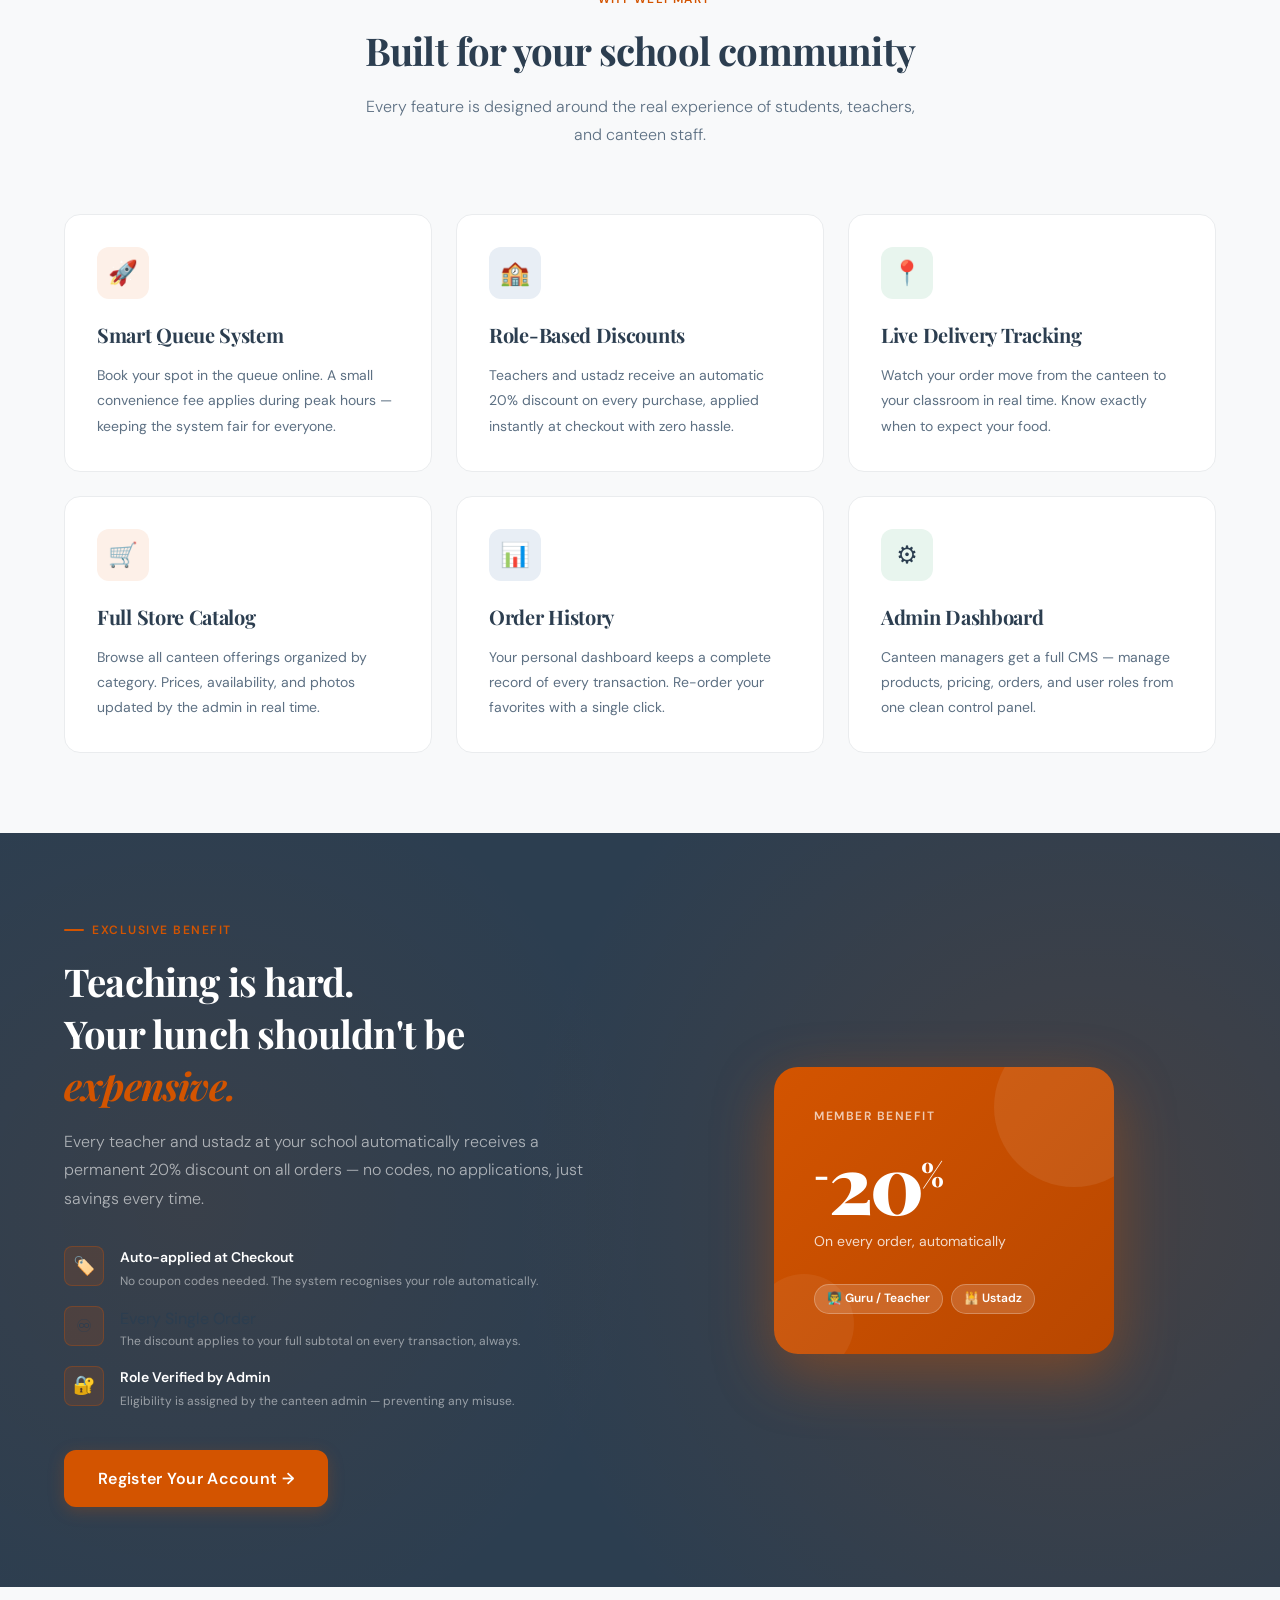
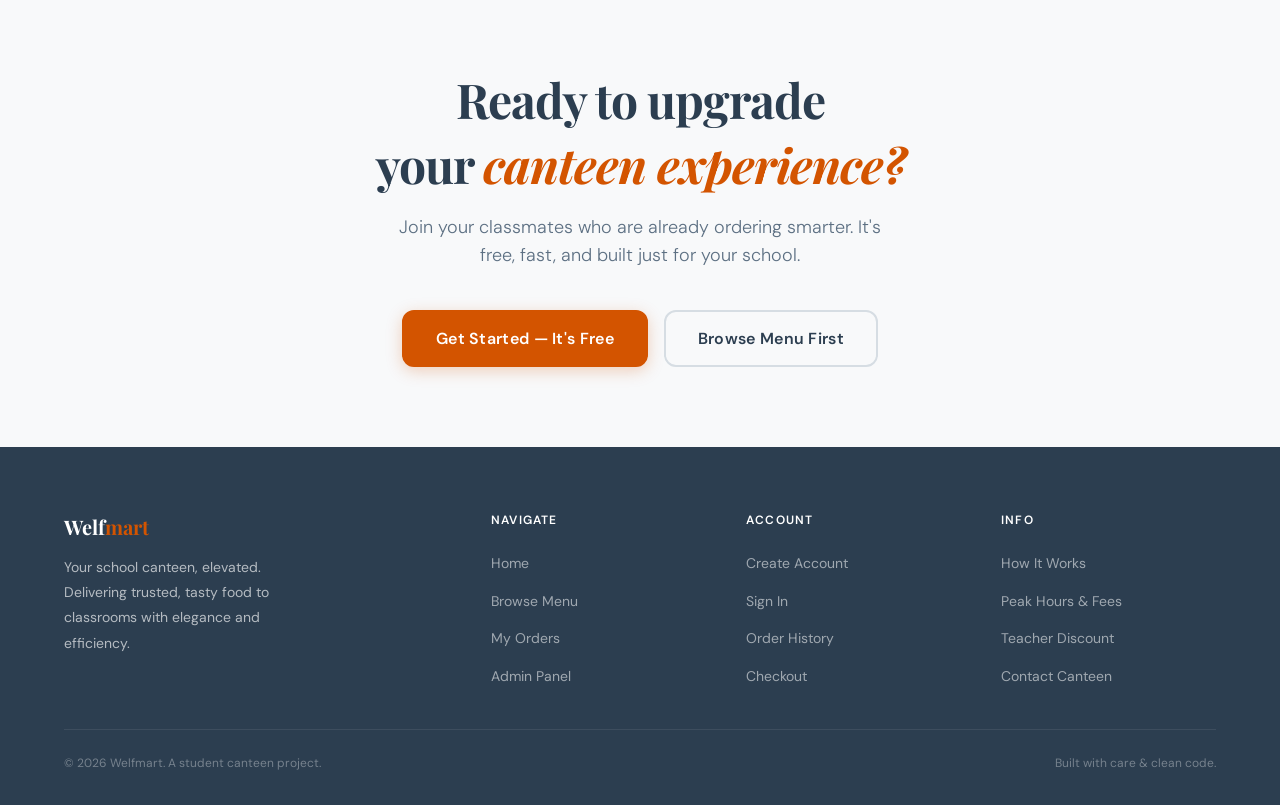
==== commit 91a8217b: "Vercel layout hotfix" ====
--- a/welfmart/index.html
+++ b/welfmart/index.html
@@ -1137,8 +1137,9 @@
   <!-- ── Scripts ───────────────────────────────────────────── -->
   <script type="module" src="js/app.js"></script>
   <script type="module">
+
     /* Landing-page specific micro-scripts */
-    import { isPeakHour } from 'js/utils/pricing.js';
+    import { isPeakHour } from './js/utils/pricing.js';
 
     /* Dynamic footer year */
     document.getElementById('footer-year').textContent = new Date().getFullYear();
